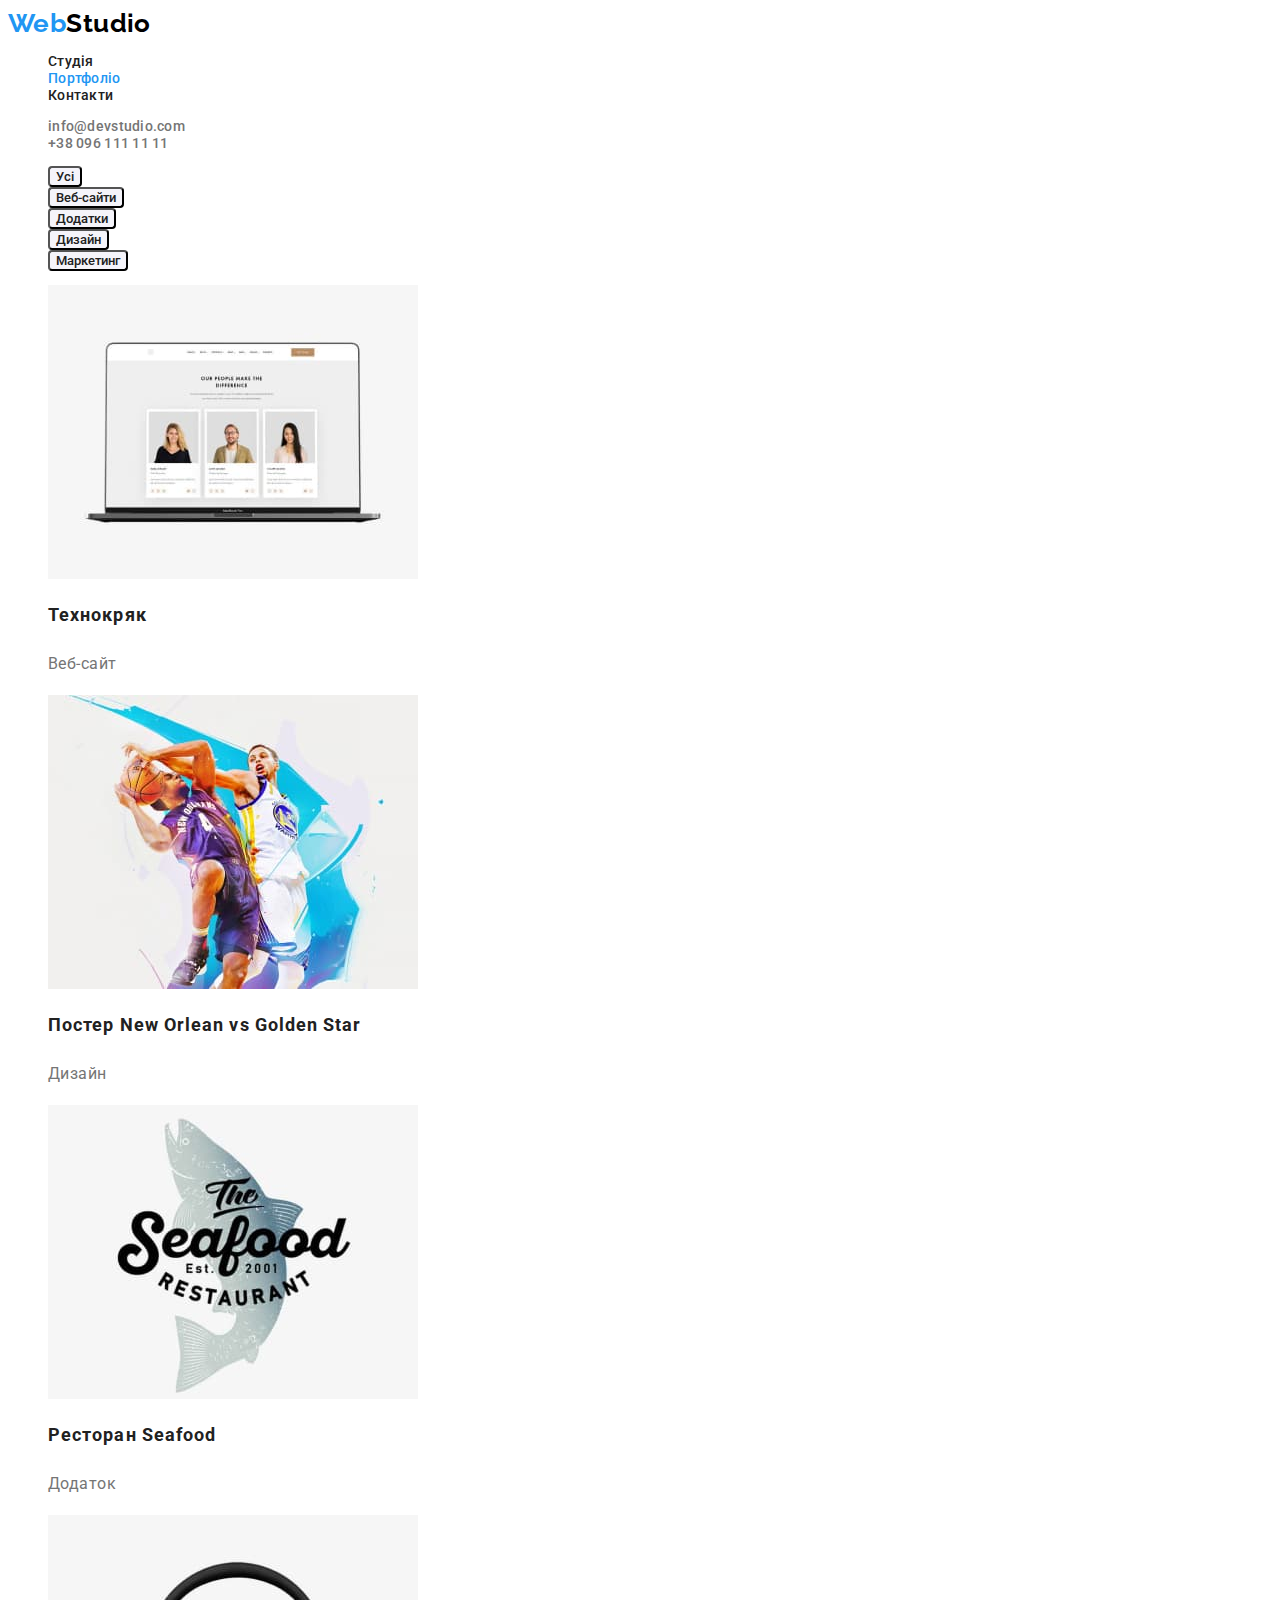
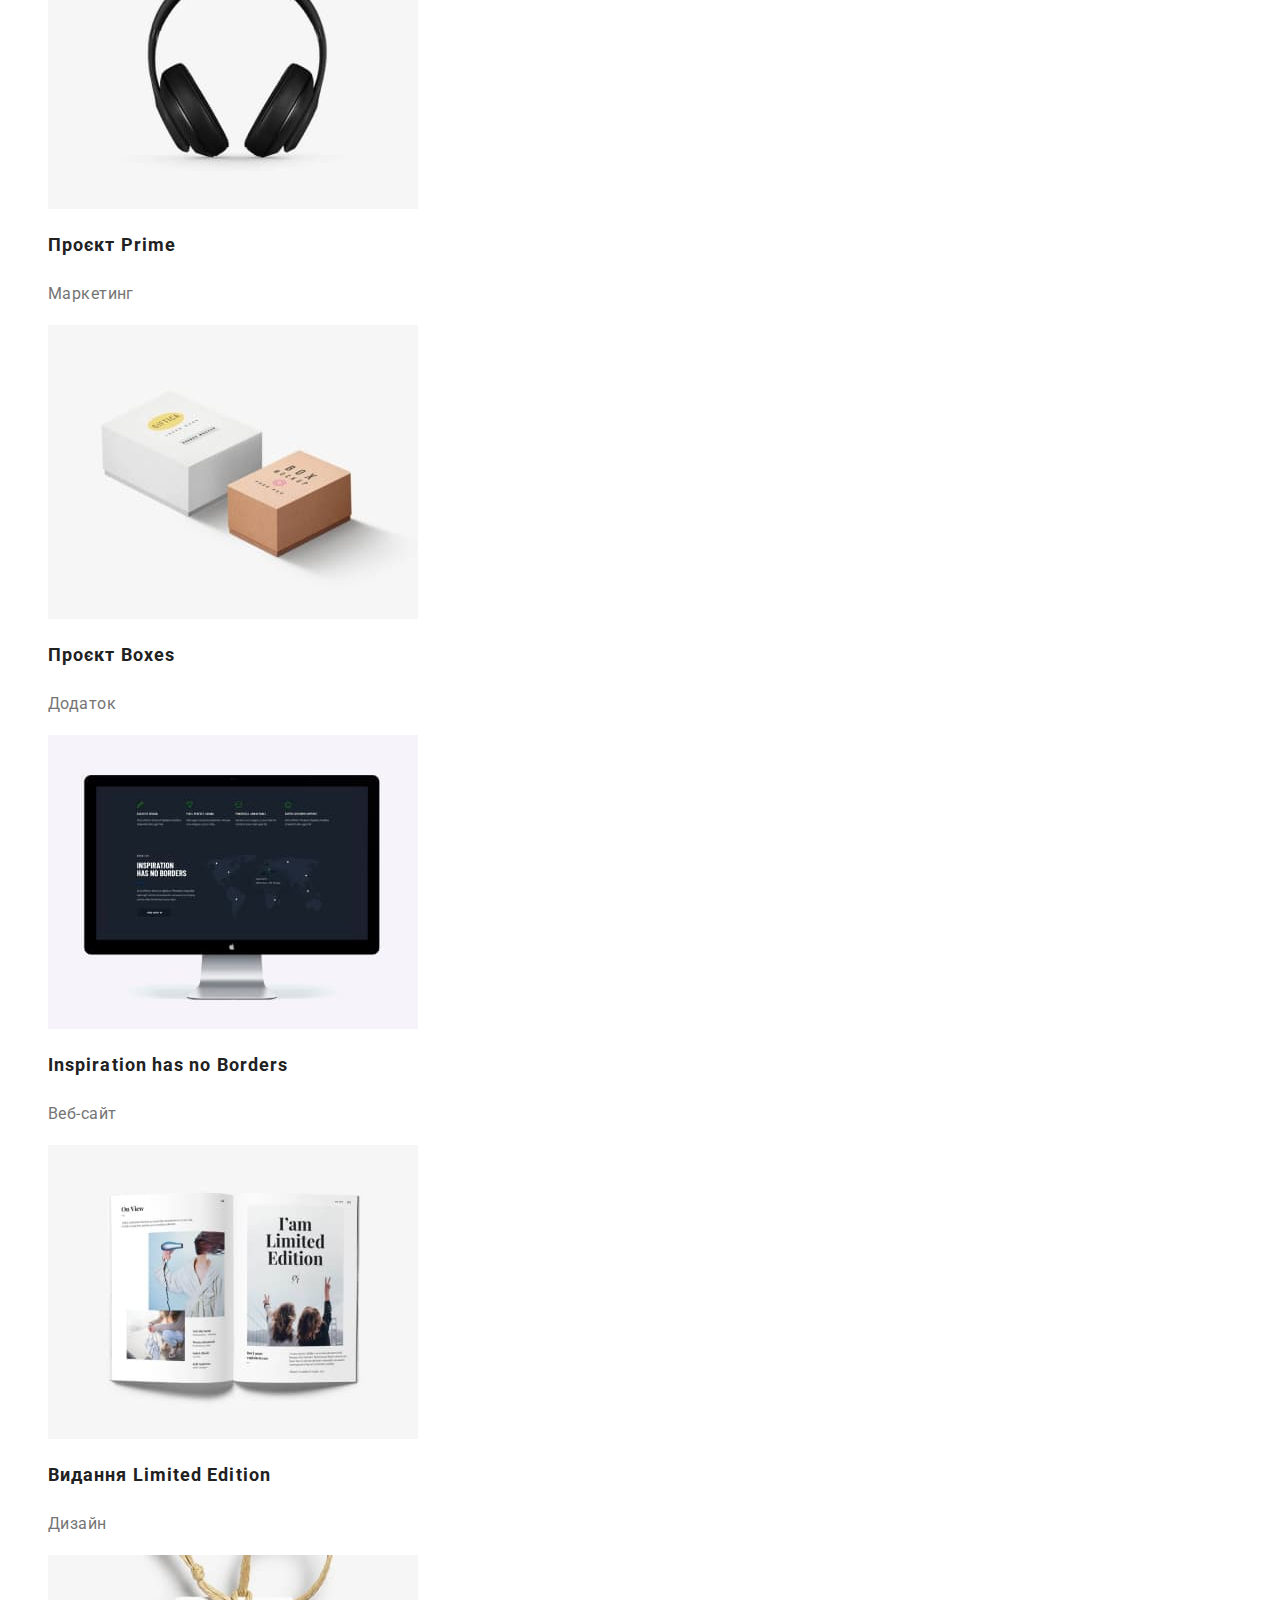
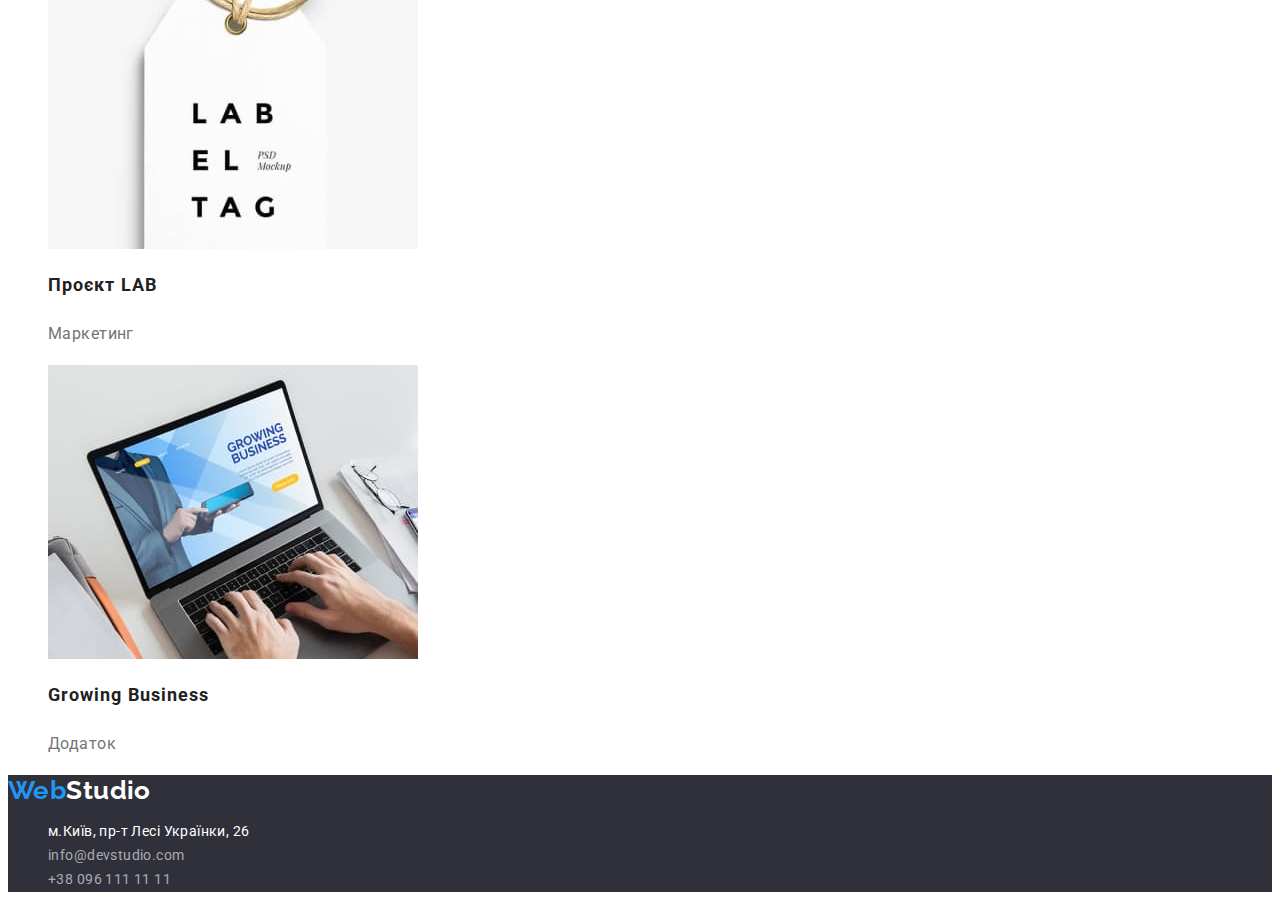
==== portfolio.html @ cf9c9bee "cloned" ====
<!DOCTYPE html>
<html lang="uk">
  <head>
    <meta charset="UTF-8" />
    <meta http-equiv="X-UA-Compatible" content="IE=edge" />
    <meta name="viewport" content="width=device-width, initial-scale=1.0" />

    <title>Portfolio</title>
    <link rel="stylesheet" href="./css/styles.css" />
    <link rel="preconnect" href="https://fonts.googleapis.com" />
    <link rel="preconnect" href="https://fonts.gstatic.com" crossorigin />
    <link
      href="https://fonts.googleapis.com/css2?family=Raleway:wght@700&family=Roboto:wght@400;500;700;900&display=swap"
      rel="stylesheet"
    />
  </head>
  <body>
    <header class="page-header">
      <nav>
        <a class="logo-head" lang="en" href="./index.html"
          ><span class="web-logo">Web</span>Studio</a
        >
        <ul class="nav-links list">
          <li><a href="./index.html" class="link">Студія</a></li>
          <li><a href="#" class="link current">Портфоліо</a></li>
          <li><a href="#" class="link">Контакти</a></li>
        </ul>
      </nav>
      <ul class="contacts-header list">
        <li><a href="mailto:info@devstudio.com">info@devstudio.com</a></li>
        <li><a href="tel:+380961111111">+38 096 111 11 11</a></li>
      </ul>
    </header>
    <main>
      <section>
        <h1 class="visually-hidden">Проекти</h1>
        <ul class="filters list">
          <li><button type="button">Усі</button></li>
          <li><button type="button">Веб-сайти</button></li>
          <li><button type="button">Додатки</button></li>
          <li><button type="button">Дизайн</button></li>
          <li><button type="button">Маркетинг</button></li>
        </ul>
        <ul class="projects list">
          <li>
            <img src="./images/web.jpg" width="370" alt="Веб-сайт на ноутбуці" />
            <h2>Технокряк</h2>
            <p>Веб-сайт</p>
          </li>
          <li>
            <img src="./images/design.jpg" width="370" alt="Баскетболісти борються за м'яч" />
            <h2>Постер New Orlean vs Golden Star</h2>
            <p>Дизайн</p>
          </li>
          <li>
            <img src="./images/restoraunt.jpg" width="370" alt="Лосось" />
            <h2>Ресторан Seafood</h2>
            <p>Додаток</p>
          </li>
          <li>
            <img src="./images/headphones.jpg" width="370" alt="Навушники" />
            <h2>Проєкт Prime</h2>
            <p>Маркетинг</p>
          </li>
          <li>
            <img src="./images/boxes.jpg" width="370" alt="Дві прямокутні коробочки" />
            <h2>Проєкт Boxes</h2>
            <p>Додаток</p>
          </li>
          <li>
            <img src="./images/monitor.jpg" width="370" alt="Веб-сайт на моніторі комп'ютера" />
            <h2>Inspiration has no Borders</h2>
            <p>Веб-сайт</p>
          </li>
          <li>
            <img src="./images/book.jpg" width="370" alt="Розвернута книга" />
            <h2>Видання Limited Edition</h2>
            <p>Дизайн</p>
          </li>
          <li>
            <img src="./images/labe.jpg" width="370" alt="Етикетка з надписом" />
            <h2>Проєкт LAB</h2>
            <p>Маркетинг</p>
          </li>
          <li>
            <img src="./images/notebook.jpg" width="370" alt="Людина клацає ноутбук" />
            <h2>Growing Business</h2>
            <p>Додаток</p>
          </li>
        </ul>
      </section>
    </main>
    <footer class="footer">
      <a class="logo-footer" lang="en" href="./index.html"
        ><span class="web-logo">Web</span>Studio</a
      >
      <address class="adress">
        <ul class="contacts-footer list">
          <li>
            <a
              class="map"
              href="https://goo.gl/maps/fwpPtRoD1CJxpNF26"
              target="_blank"
              rel="noopener noreferrer nofollow"
            >
              м.Київ, пр-т Лесі Українки, 26</a
            >
          </li>
          <li><a class="mail" href="mailto:info@devstudio.com">info@devstudio.com</a></li>
          <li><a class="phone" href="tel:+380961111111">+38 096 111 11 11</a></li>
        </ul>
      </address>
    </footer>
  </body>
</html>
---- css/styles.css ----
:root {
  --black: #000000;
  --accent: #2196f3;
  --grey: #757575;
  --white: #ffffff;
  --text: #212121;
  --focus: #188ce8;
  --memberbgc: #f5f4fa;
  --headfoot: #2f303a;
  --font-btn: inherit;
}
body {
  font-family: Roboto, sans-serif;
  background-color: var(--white);
  font-size: 14px;
  letter-spacing: 0.03em;
}
.list {
  list-style: none;
}
.nav-links .link {
  text-decoration: none;
  font-style: normal;
  font-weight: 500;

  line-height: 1.14;
  letter-spacing: 0.02em;

  color: var(--text);
}
.nav-links .link:hover,
.nav-links .link:focus {
  color: var(--accent);
}
.nav-links .link.current {
  color: var(--accent);
}

.contacts-header a {
  text-decoration: none;
  font-style: normal;
  font-weight: 500;

  line-height: 1.14;
  letter-spacing: 0.02em;

  color: var(--grey);
}
.contacts-header a:hover,
.contacts-header a:focus {
  font-style: normal;
  font-weight: 500;

  line-height: 1.14;
  letter-spacing: 0.02em;

  color: var(--accent);
}
.logo-head {
  font-family: Raleway, sans-serif;
  text-decoration: none;
  font-style: normal;
  font-weight: 700;
  font-size: 26px;
  line-height: 1.19;
  /* identical to box height */

  color: var(--black);
}
.web-logo {
  color: var(--accent);
}
/*hero-sec-main*/
.herro-sec {
  background-color: var(--headfoot);
}
.hero-h {
  font-style: normal;
  font-weight: 900;
  font-size: 44px;
  line-height: 1.36;
  /* or 136% */

  text-align: center;
  letter-spacing: 0.06em;
  text-transform: uppercase;

  color: var(--white);
}
.hero-btn {
  font-family: var(--font-btn);
  font-style: normal;
  font-weight: 700;
  font-size: 16px;
  line-height: 1.88;
  /* identical to box height, or 188% */

  display: flex;
  align-items: center;
  text-align: center;
  letter-spacing: 0.06em;

  color: var(--white);
  background: var(--accent);
  box-shadow: 0px 4px 4px rgba(0, 0, 0, 0.15);
  border-radius: 4px;
  cursor: pointer;
}
.hero-btn:hover {
  background: var(--focus);
  box-shadow: 0px 4px 4px rgba(0, 0, 0, 0.15);
  border-radius: 4px;
}
.hero-btn:focus {
  background: var(--focus);
  box-shadow: 0px 4px 4px rgba(0, 0, 0, 0.15);
  border-radius: 4px;
}

/*2sec-main*/
.visually-hidden {
  position: absolute;
  white-space: nowrap;
  width: 1px;
  height: 1px;
  overflow: hidden;
  border: 0;
  padding: 0;
  clip: rect(0 0 0 0);
  clip-path: inset (50%);
  margin: -1px;
}
.benefits h3 {
  line-height: 1.14;

  text-transform: uppercase;

  color: var(--text);
}
.benefits p {
  line-height: 1.71;
  /* or 171% */

  color: var(--grey);
}
/*3sec-main*/
.our-works h2 {
  font-size: 36px;
  line-height: 1.16;
  text-align: center;

  color: var(--text);
}
/*4sec-main*/
.team {
  background-color: var(--memberbgc);
}
.our-team {
  font-style: normal;
  font-weight: 700;
  font-size: 36px;
  line-height: 1.16;
  text-align: center;

  color: var(--text);
}
.members li {
  background-color: var(--white);
}

.members h3 {
  font-weight: 500;
  font-size: 16px;
  line-height: 1.2;
  /* identical to box height */

  text-align: center;

  color: var(--text);
}
.members p {
  font-size: 16px;
  line-height: 1.2;
  /* identical to box height */

  text-align: center;

  color: var(--grey);
}
/*portfolio*/
/*buttons*/
.filters button {
  font-family: var(--font-btn);
  font-style: normal;
  font-weight: 500;

  color: var(--text);
  background-color: var(--memberbgc);
  border-radius: 4px;
  cursor: pointer;
}
.filters button:hover,
.filters button:focus {
  background-color: var(--accent);
  color: var(--white);
}
/*projects*/
.projects h2 {
  font-size: 18px;
  line-height: 2;
  /* identical to box height, or 200% */

  letter-spacing: 0.06em;

  color: var(--text);
}
.projects p {
  font-size: 16px;
  line-height: 1.88;
  /* identical to box height, or 188% */

  color: var(--grey);
}
/*footer*/
.footer {
  background-color: var(--headfoot);
}
.logo-footer {
  font-family: Raleway, sans-serif;
  font-style: normal;
  text-decoration: none;
  font-weight: 700;
  font-size: 26px;
  line-height: 1.2;
  /* identical to box height */

  color: var(--white);
}

.map {
  font-style: normal;
  text-decoration: none;
  font-weight: 400;

  line-height: 1.71;
  /* or 171% */

  color: var(--white);
}
.mail,
.phone {
  font-style: normal;
  text-decoration: none;
  font-weight: 400;

  line-height: 1.71;
  /* or 171% */

  color: rgba(255, 255, 255, 0.6);
}
.contacts-footer a:hover,
.contacts-footer a:focus {
  color: var(--focus);
}

/*.map:hover,
.map:focus {
  color: var(--focus);
}
.mail:hover,
.mail:focus {
  color: var(--focus);
}
.phone:hover,
.phone:focus {
  color: var(--focus);
}*/
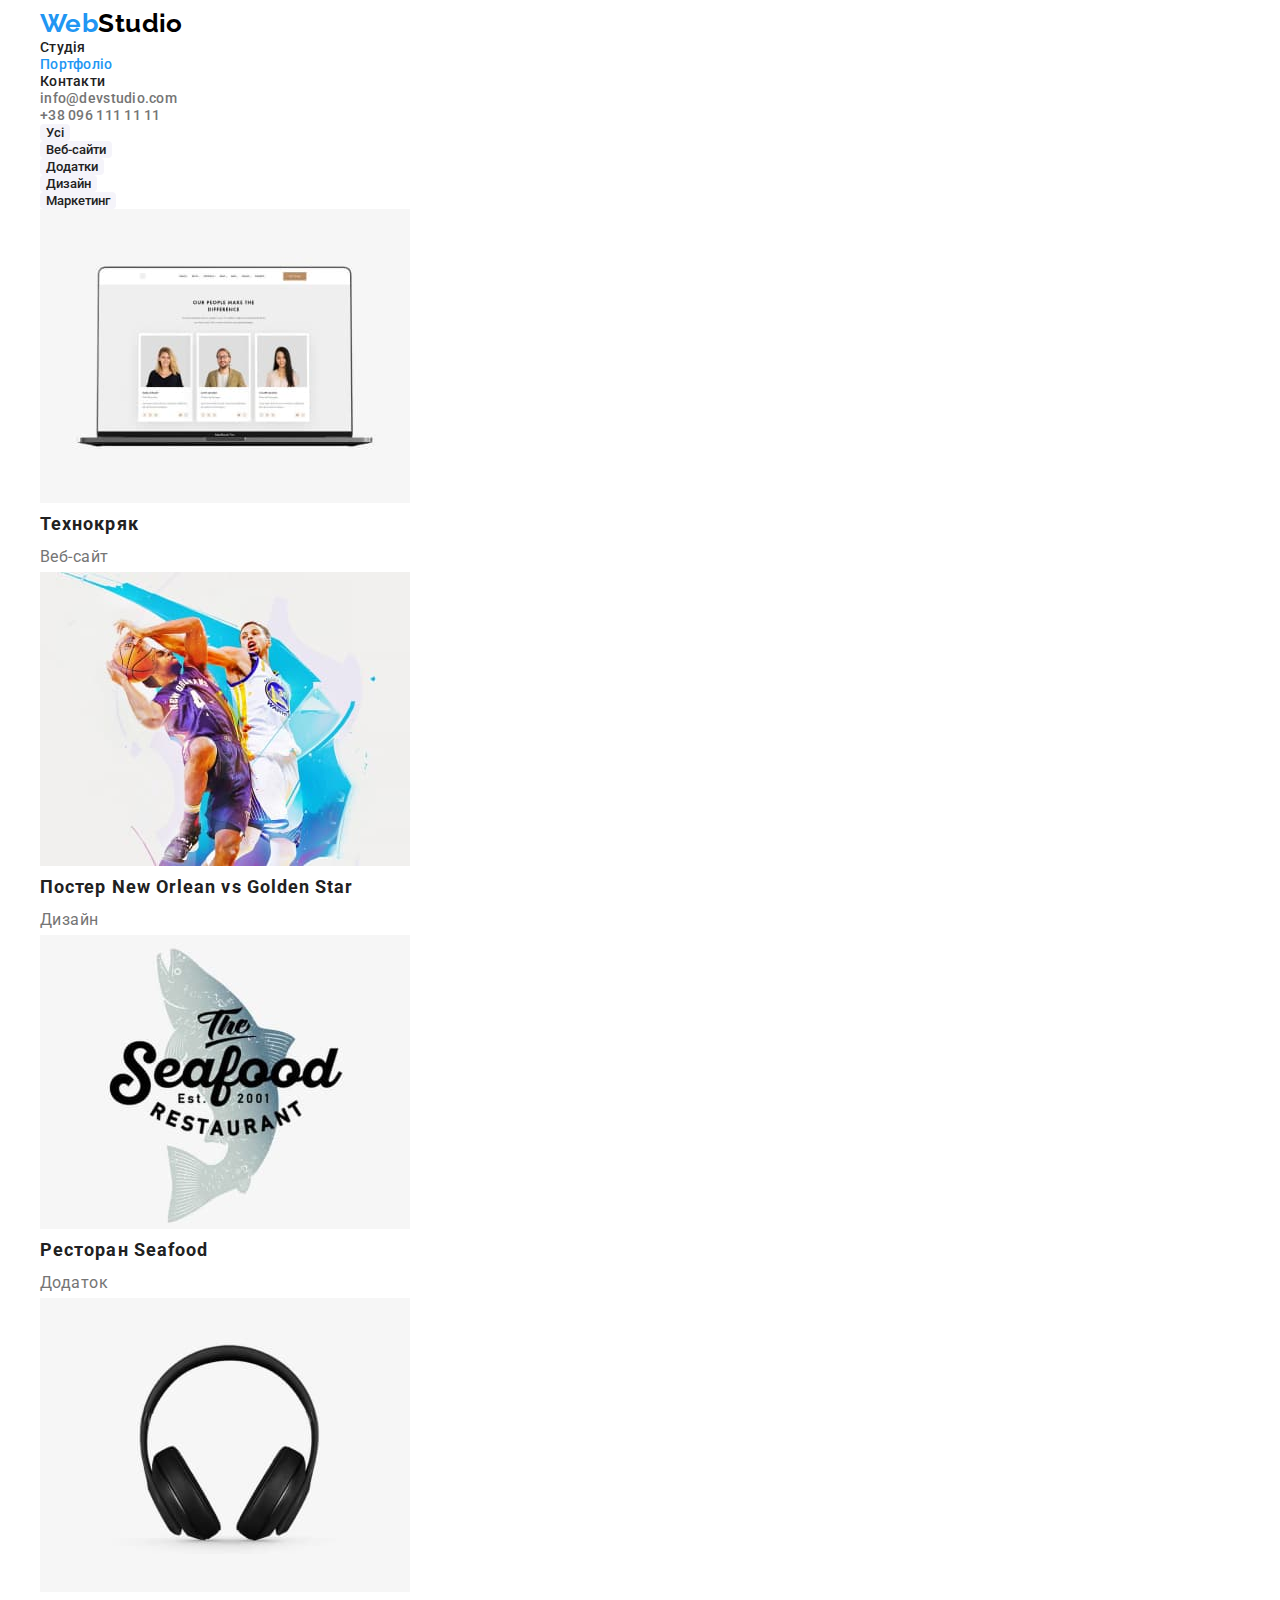
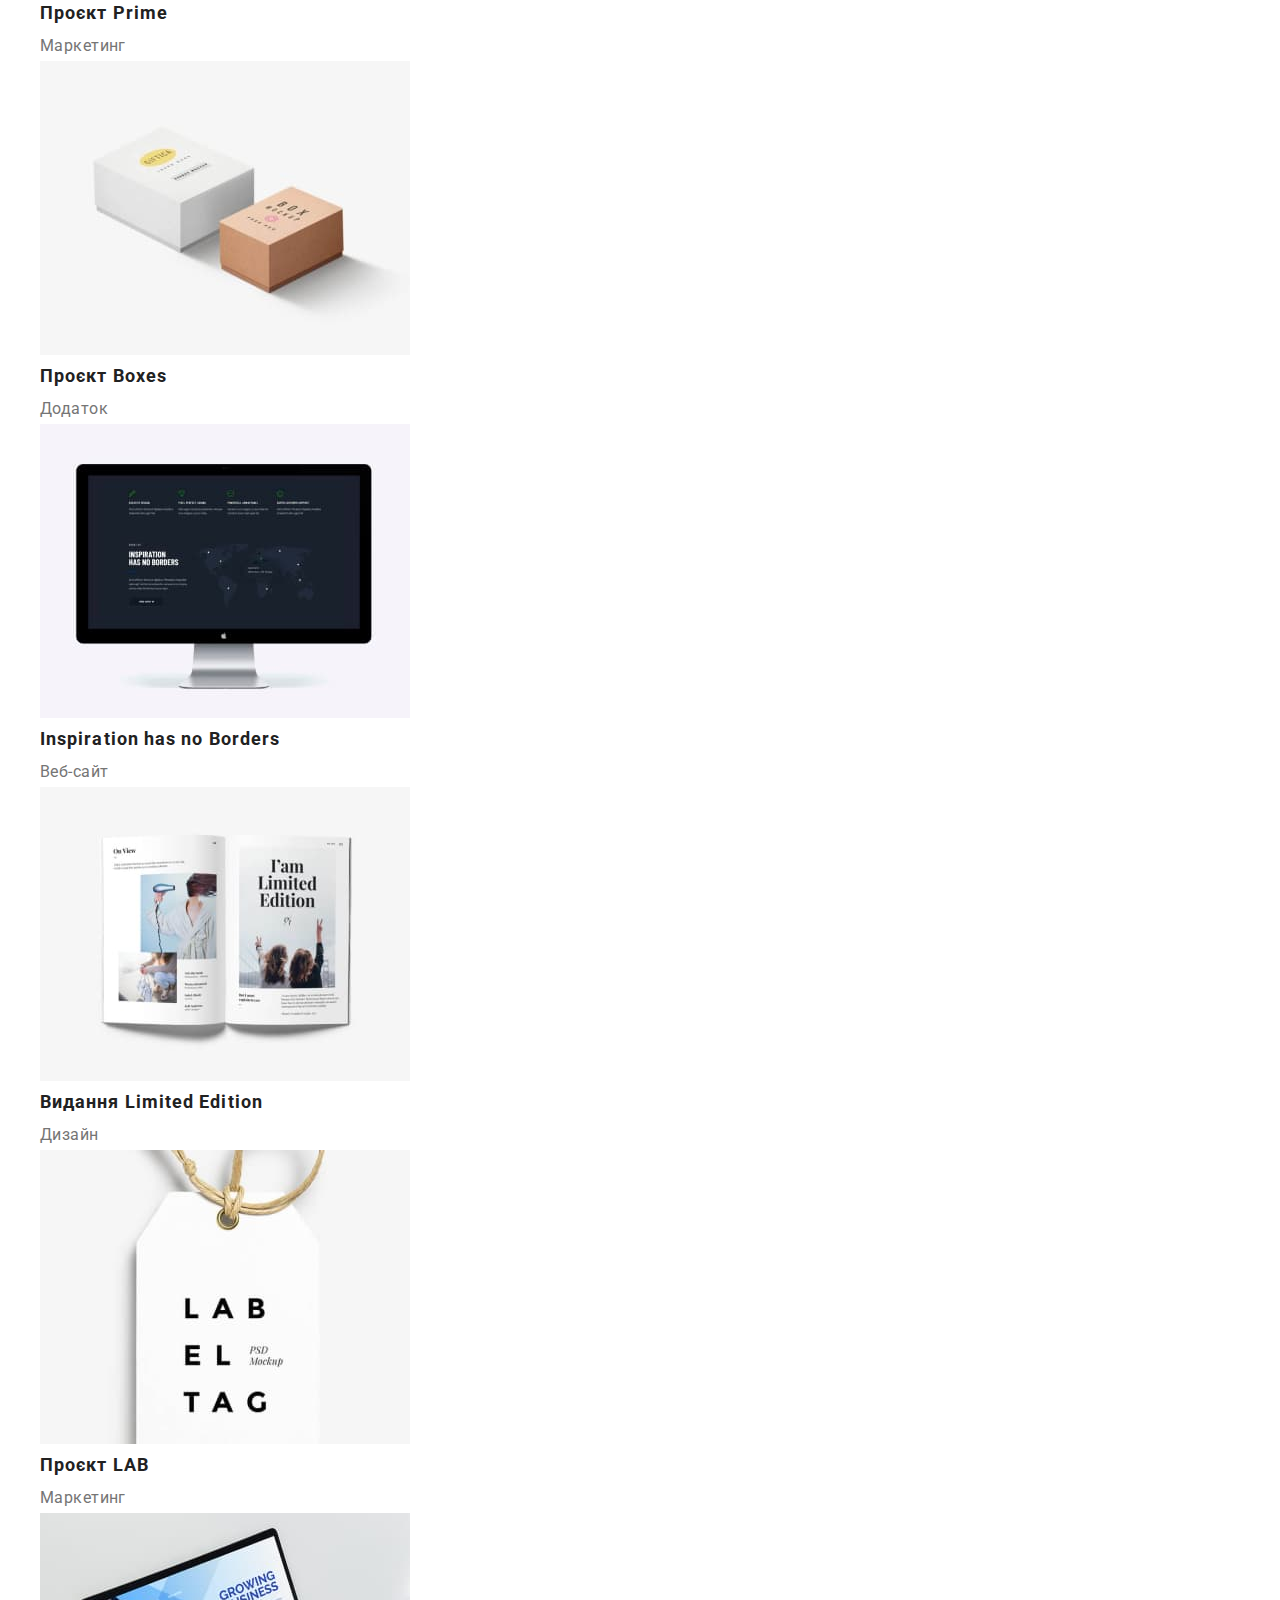
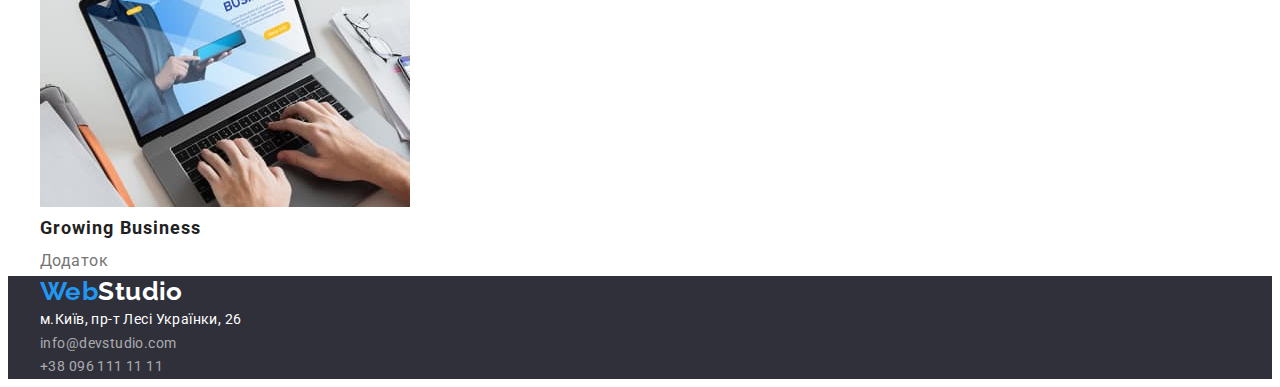
==== commit 550844e3: "+div" ====
--- a/portfolio.html
+++ b/portfolio.html
@@ -6,6 +6,7 @@
     <meta name="viewport" content="width=device-width, initial-scale=1.0" />
 
     <title>Portfolio</title>
+    <link rel="stylesheet" href="node_modules/modern-normalize/modern-normalize.css" />
     <link rel="stylesheet" href="./css/styles.css" />
     <link rel="preconnect" href="https://fonts.googleapis.com" />
     <link rel="preconnect" href="https://fonts.gstatic.com" crossorigin />
@@ -16,100 +17,110 @@
   </head>
   <body>
     <header class="page-header">
-      <nav>
-        <a class="logo-head" lang="en" href="./index.html"
-          ><span class="web-logo">Web</span>Studio</a
-        >
-        <ul class="nav-links list">
-          <li><a href="./index.html" class="link">Студія</a></li>
-          <li><a href="#" class="link current">Портфоліо</a></li>
-          <li><a href="#" class="link">Контакти</a></li>
+      <div class="conteiner">
+        <nav>
+          <a class="logo-head" lang="en" href="./index.html"
+            ><span class="web-logo">Web</span>Studio</a
+          >
+          <ul class="nav-links list">
+            <li><a href="./index.html" class="link">Студія</a></li>
+            <li><a href="#" class="link current">Портфоліо</a></li>
+            <li><a href="#" class="link">Контакти</a></li>
+          </ul>
+        </nav>
+      </div>
+      <div class="conteiner">
+        <ul class="contacts-header list">
+          <li><a href="mailto:info@devstudio.com">info@devstudio.com</a></li>
+          <li><a href="tel:+380961111111">+38 096 111 11 11</a></li>
         </ul>
-      </nav>
-      <ul class="contacts-header list">
-        <li><a href="mailto:info@devstudio.com">info@devstudio.com</a></li>
-        <li><a href="tel:+380961111111">+38 096 111 11 11</a></li>
-      </ul>
+      </div>
     </header>
     <main>
       <section>
-        <h1 class="visually-hidden">Проекти</h1>
-        <ul class="filters list">
-          <li><button type="button">Усі</button></li>
-          <li><button type="button">Веб-сайти</button></li>
-          <li><button type="button">Додатки</button></li>
-          <li><button type="button">Дизайн</button></li>
-          <li><button type="button">Маркетинг</button></li>
-        </ul>
-        <ul class="projects list">
-          <li>
-            <img src="./images/web.jpg" width="370" alt="Веб-сайт на ноутбуці" />
-            <h2>Технокряк</h2>
-            <p>Веб-сайт</p>
-          </li>
-          <li>
-            <img src="./images/design.jpg" width="370" alt="Баскетболісти борються за м'яч" />
-            <h2>Постер New Orlean vs Golden Star</h2>
-            <p>Дизайн</p>
-          </li>
-          <li>
-            <img src="./images/restoraunt.jpg" width="370" alt="Лосось" />
-            <h2>Ресторан Seafood</h2>
-            <p>Додаток</p>
-          </li>
-          <li>
-            <img src="./images/headphones.jpg" width="370" alt="Навушники" />
-            <h2>Проєкт Prime</h2>
-            <p>Маркетинг</p>
-          </li>
-          <li>
-            <img src="./images/boxes.jpg" width="370" alt="Дві прямокутні коробочки" />
-            <h2>Проєкт Boxes</h2>
-            <p>Додаток</p>
-          </li>
-          <li>
-            <img src="./images/monitor.jpg" width="370" alt="Веб-сайт на моніторі комп'ютера" />
-            <h2>Inspiration has no Borders</h2>
-            <p>Веб-сайт</p>
-          </li>
-          <li>
-            <img src="./images/book.jpg" width="370" alt="Розвернута книга" />
-            <h2>Видання Limited Edition</h2>
-            <p>Дизайн</p>
-          </li>
-          <li>
-            <img src="./images/labe.jpg" width="370" alt="Етикетка з надписом" />
-            <h2>Проєкт LAB</h2>
-            <p>Маркетинг</p>
-          </li>
-          <li>
-            <img src="./images/notebook.jpg" width="370" alt="Людина клацає ноутбук" />
-            <h2>Growing Business</h2>
-            <p>Додаток</p>
-          </li>
-        </ul>
+        <div class="conteiner">
+          <h1 class="visually-hidden">Проекти</h1>
+          <ul class="filters list">
+            <li><button type="button">Усі</button></li>
+            <li><button type="button">Веб-сайти</button></li>
+            <li><button type="button">Додатки</button></li>
+            <li><button type="button">Дизайн</button></li>
+            <li><button type="button">Маркетинг</button></li>
+          </ul>
+        </div>
+        <div class="conteiner">
+          <ul class="projects list">
+            <li>
+              <img src="./images/web.jpg" width="370" alt="Веб-сайт на ноутбуці" />
+              <h2>Технокряк</h2>
+              <p>Веб-сайт</p>
+            </li>
+            <li>
+              <img src="./images/design.jpg" width="370" alt="Баскетболісти борються за м'яч" />
+              <h2>Постер New Orlean vs Golden Star</h2>
+              <p>Дизайн</p>
+            </li>
+            <li>
+              <img src="./images/restoraunt.jpg" width="370" alt="Лосось" />
+              <h2>Ресторан Seafood</h2>
+              <p>Додаток</p>
+            </li>
+            <li>
+              <img src="./images/headphones.jpg" width="370" alt="Навушники" />
+              <h2>Проєкт Prime</h2>
+              <p>Маркетинг</p>
+            </li>
+            <li>
+              <img src="./images/boxes.jpg" width="370" alt="Дві прямокутні коробочки" />
+              <h2>Проєкт Boxes</h2>
+              <p>Додаток</p>
+            </li>
+            <li>
+              <img src="./images/monitor.jpg" width="370" alt="Веб-сайт на моніторі комп'ютера" />
+              <h2>Inspiration has no Borders</h2>
+              <p>Веб-сайт</p>
+            </li>
+            <li>
+              <img src="./images/book.jpg" width="370" alt="Розвернута книга" />
+              <h2>Видання Limited Edition</h2>
+              <p>Дизайн</p>
+            </li>
+            <li>
+              <img src="./images/labe.jpg" width="370" alt="Етикетка з надписом" />
+              <h2>Проєкт LAB</h2>
+              <p>Маркетинг</p>
+            </li>
+            <li>
+              <img src="./images/notebook.jpg" width="370" alt="Людина клацає ноутбук" />
+              <h2>Growing Business</h2>
+              <p>Додаток</p>
+            </li>
+          </ul>
+        </div>
       </section>
     </main>
     <footer class="footer">
-      <a class="logo-footer" lang="en" href="./index.html"
-        ><span class="web-logo">Web</span>Studio</a
-      >
-      <address class="adress">
-        <ul class="contacts-footer list">
-          <li>
-            <a
-              class="map"
-              href="https://goo.gl/maps/fwpPtRoD1CJxpNF26"
-              target="_blank"
-              rel="noopener noreferrer nofollow"
-            >
-              м.Київ, пр-т Лесі Українки, 26</a
-            >
-          </li>
-          <li><a class="mail" href="mailto:info@devstudio.com">info@devstudio.com</a></li>
-          <li><a class="phone" href="tel:+380961111111">+38 096 111 11 11</a></li>
-        </ul>
-      </address>
+      <div class="conteiner">
+        <a class="logo-footer" lang="en" href="./index.html"
+          ><span class="web-logo">Web</span>Studio</a
+        >
+        <address class="adress">
+          <ul class="contacts-footer list">
+            <li>
+              <a
+                class="map"
+                href="https://goo.gl/maps/fwpPtRoD1CJxpNF26"
+                target="_blank"
+                rel="noopener noreferrer nofollow"
+              >
+                м.Київ, пр-т Лесі Українки, 26</a
+              >
+            </li>
+            <li><a class="mail" href="mailto:info@devstudio.com">info@devstudio.com</a></li>
+            <li><a class="phone" href="tel:+380961111111">+38 096 111 11 11</a></li>
+          </ul>
+        </address>
+      </div>
     </footer>
   </body>
 </html>
--- a/css/styles.css
+++ b/css/styles.css
@@ -9,12 +9,30 @@
   --headfoot: #2f303a;
   --font-btn: inherit;
 }
+*,
+::after,
+::before {
+  box-sizing: border-box;
+}
 body {
   font-family: Roboto, sans-serif;
   background-color: var(--white);
   font-size: 14px;
   letter-spacing: 0.03em;
 }
+h1,
+h2,
+h3,
+h4,
+h5,
+h6,
+a,
+p,
+ul,
+li {
+  margin: 0;
+  padding: 0;
+}
 .list {
   list-style: none;
 }
@@ -70,6 +88,12 @@
 .web-logo {
   color: var(--accent);
 }
+.conteiner {
+  width: 100%;
+  max-width: 1200px;
+  margin: 0 auto;
+}
+
 /*hero-sec-main*/
 .herro-sec {
   background-color: var(--headfoot);
@@ -197,6 +221,7 @@
   color: var(--text);
   background-color: var(--memberbgc);
   border-radius: 4px;
+  border: none;
   cursor: pointer;
 }
 .filters button:hover,
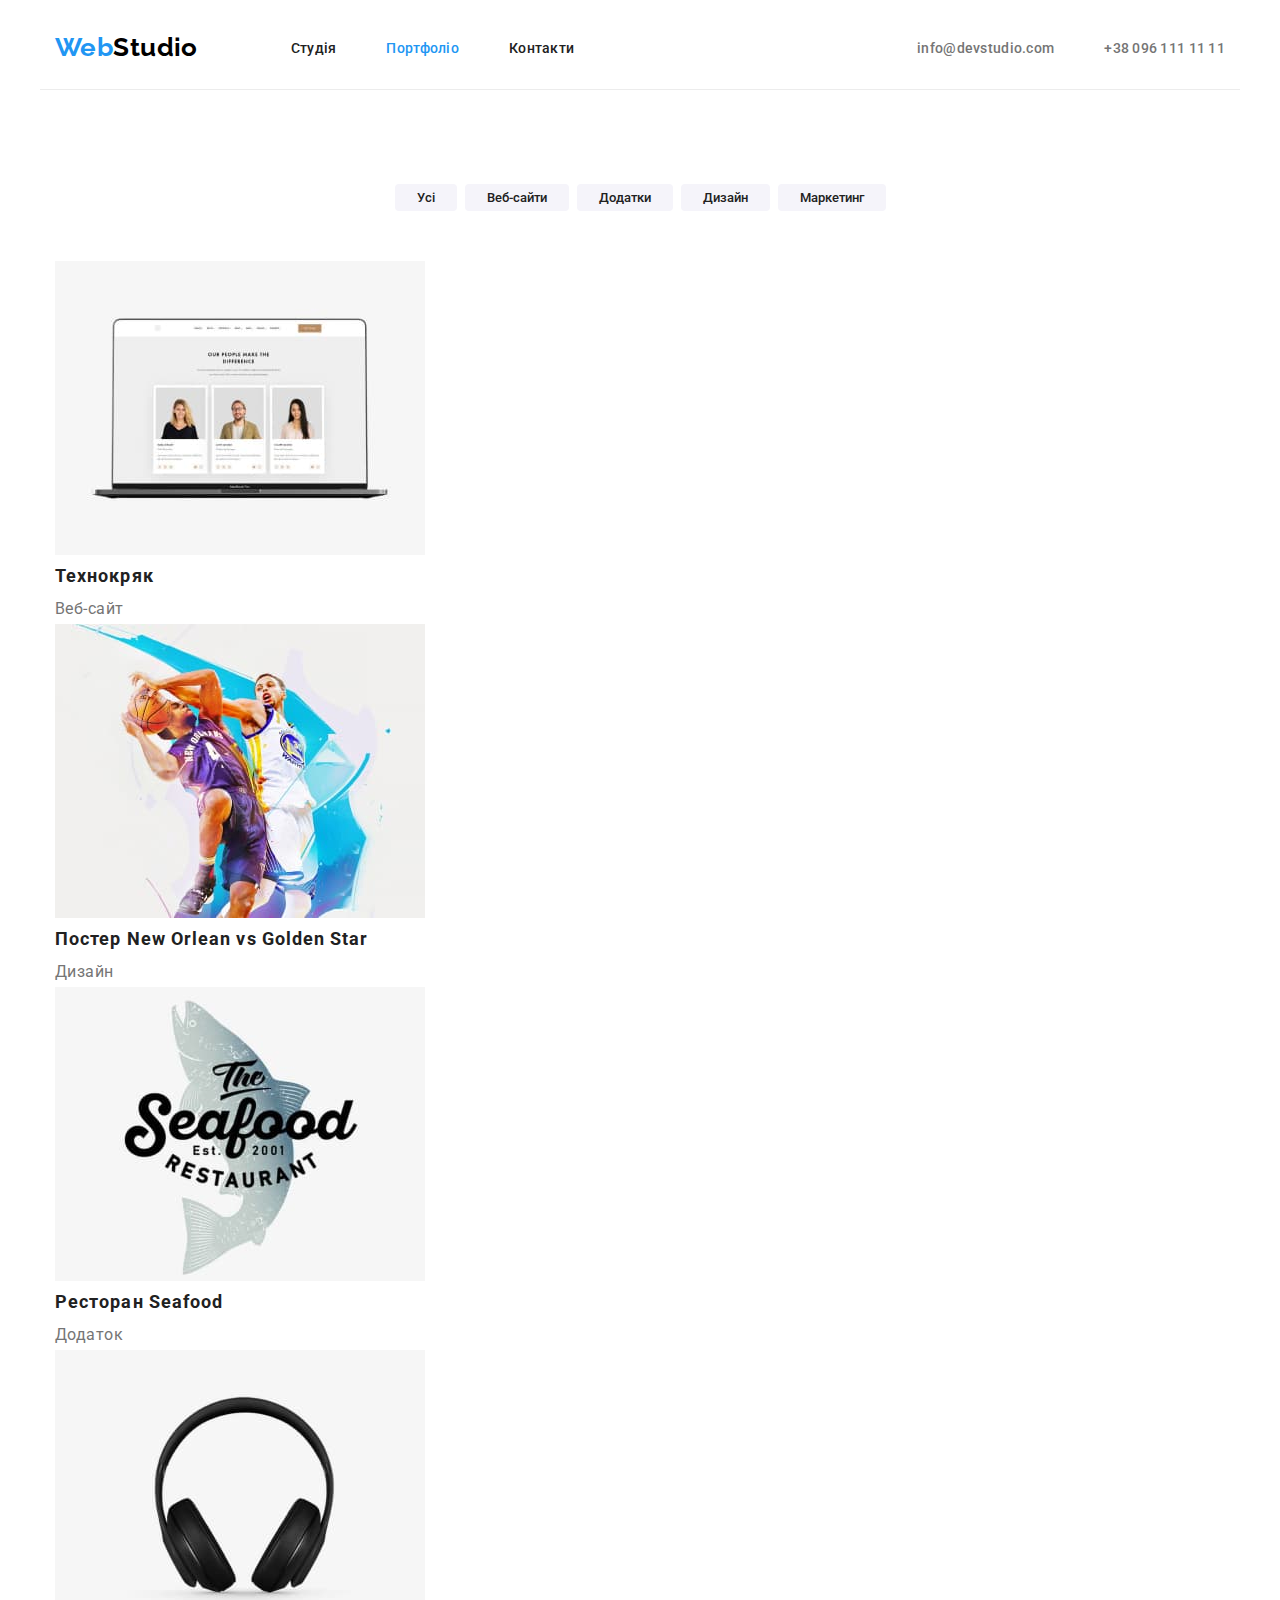
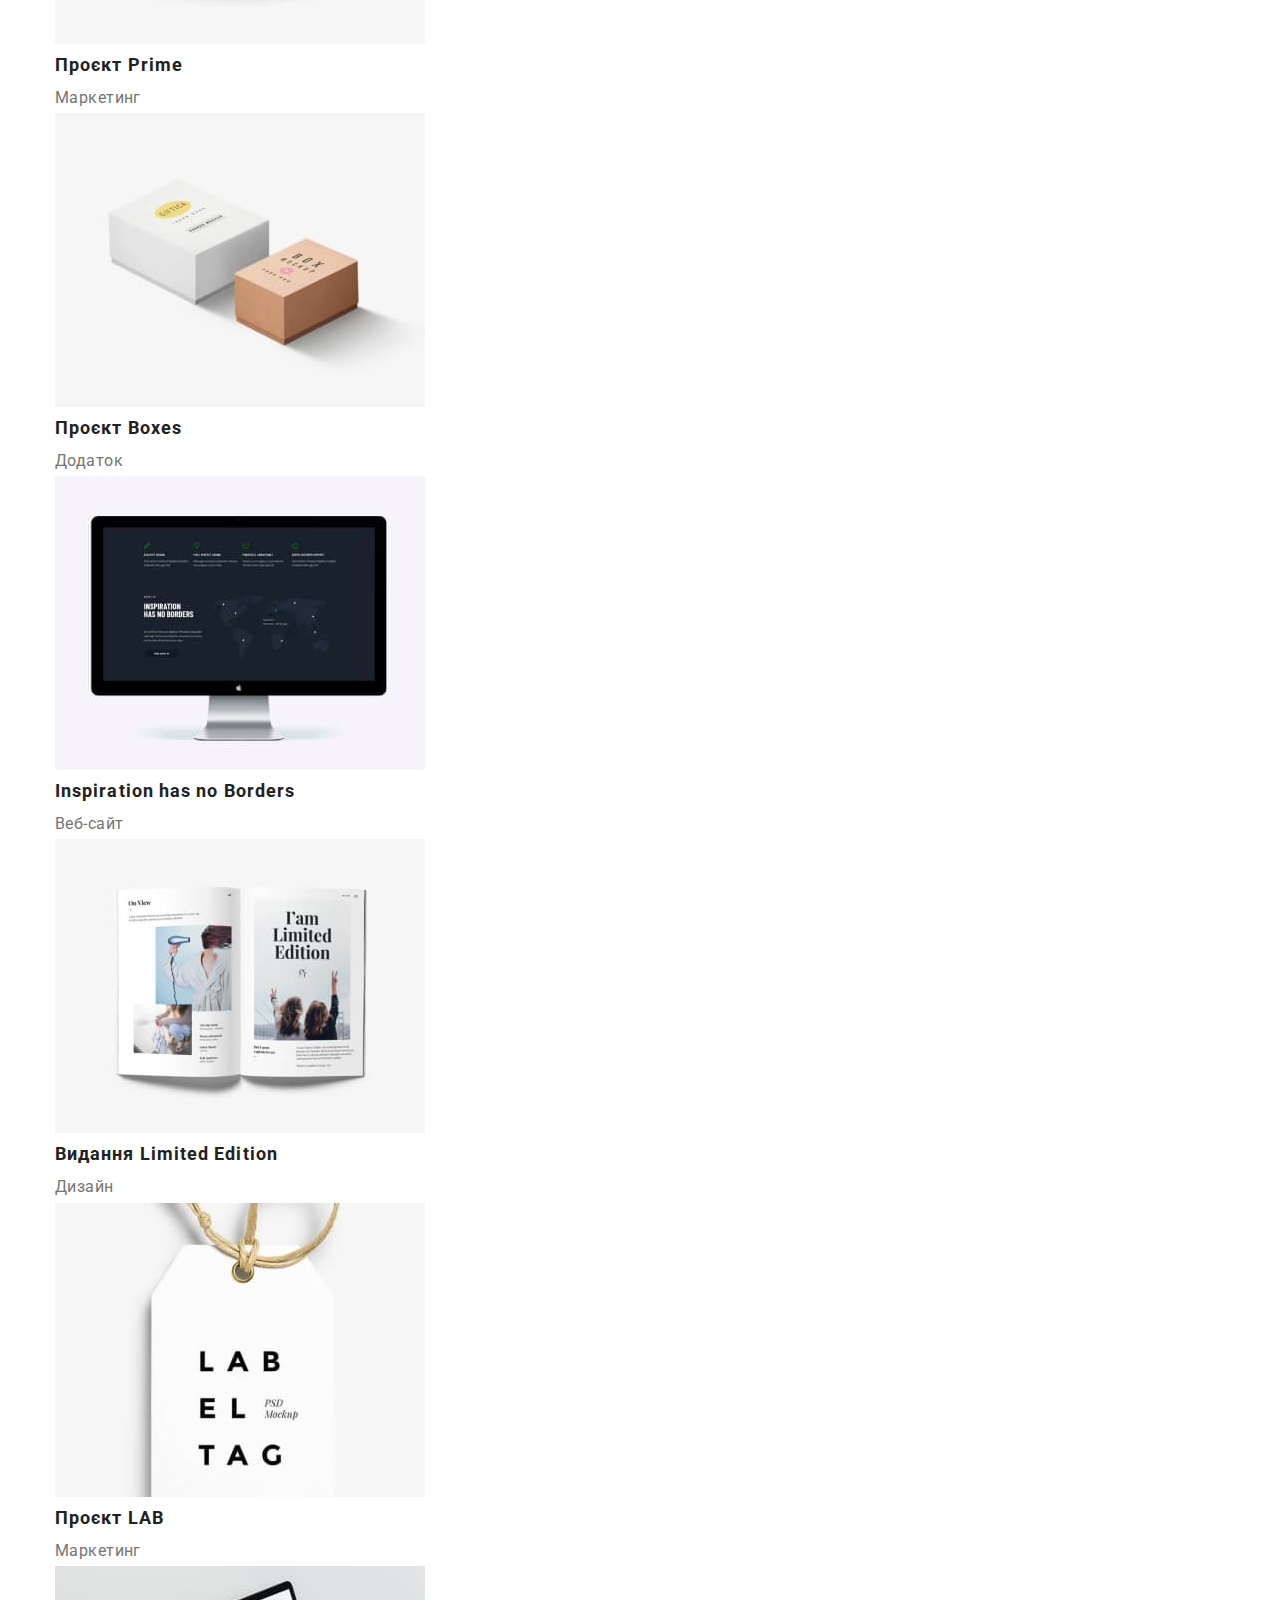
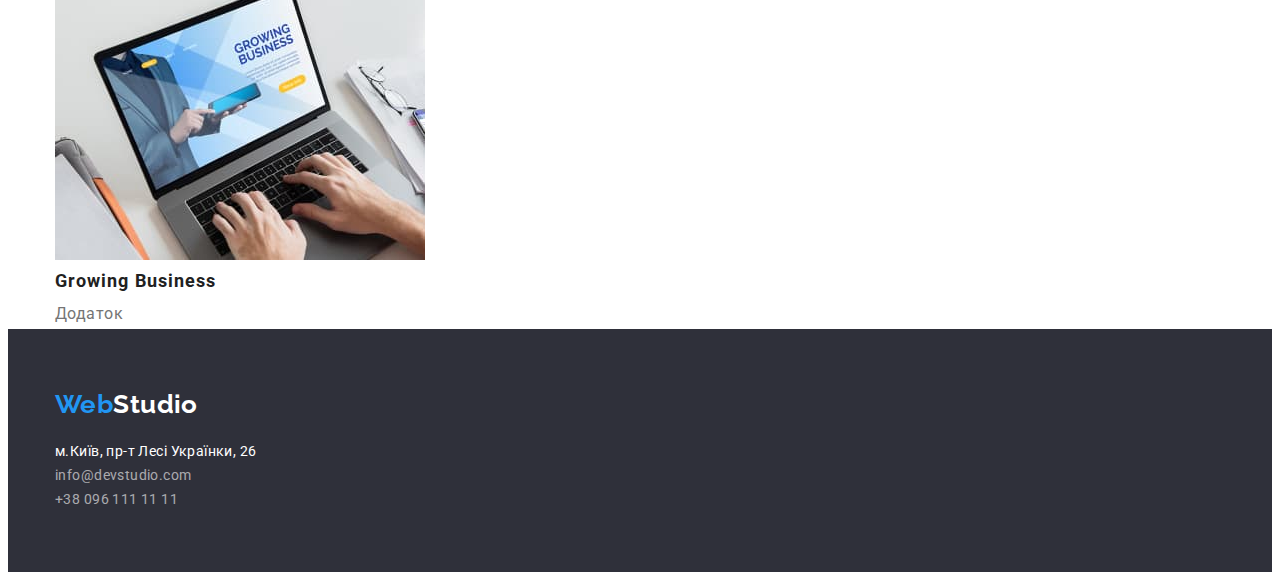
==== commit 0495ffa5: "3" ====
--- a/portfolio.html
+++ b/portfolio.html
@@ -37,7 +37,7 @@
       </div>
     </header>
     <main>
-      <section>
+      <section class="section-portf">
         <div class="conteiner">
           <h1 class="visually-hidden">Проекти</h1>
           <ul class="filters list">
--- a/css/styles.css
+++ b/css/styles.css
@@ -1,4 +1,5 @@
 :root {
+  --border: #ececec;
   --black: #000000;
   --accent: #2196f3;
   --grey: #757575;
@@ -26,16 +27,32 @@
 h4,
 h5,
 h6,
-a,
 p,
-ul,
-li {
+ul {
   margin: 0;
   padding: 0;
 }
 .list {
   list-style: none;
 }
+.page-header {
+  display: flex;
+  margin: 0 auto;
+  max-width: 1200px;
+
+  border-bottom: 1px solid var(--border);
+}
+.nav-links {
+  display: flex;
+}
+.nav-links li + li {
+  margin-left: 50px;
+}
+.nav-links li {
+  margin-top: 32px;
+  margin-bottom: 32px;
+}
+
 .nav-links .link {
   text-decoration: none;
   font-style: normal;
@@ -53,6 +70,17 @@
 .nav-links .link.current {
   color: var(--accent);
 }
+.contacts-header {
+  display: flex;
+  justify-content: end;
+}
+.contacts-header li + li {
+  margin-left: 50px;
+}
+.contacts-header li {
+  margin-top: 32px;
+  margin-bottom: 32px;
+}
 
 .contacts-header a {
   text-decoration: none;
@@ -75,6 +103,8 @@
   color: var(--accent);
 }
 .logo-head {
+  margin-right: 93px;
+  padding: 24px 0 25px 0;
   font-family: Raleway, sans-serif;
   text-decoration: none;
   font-style: normal;
@@ -92,13 +122,20 @@
   width: 100%;
   max-width: 1200px;
   margin: 0 auto;
+  padding: 0 15px;
 }
 
 /*hero-sec-main*/
 .herro-sec {
+  padding: 94px 0;
+
   background-color: var(--headfoot);
 }
 .hero-h {
+  margin: 0 auto;
+
+  width: 696px;
+  height: 120px;
   font-style: normal;
   font-weight: 900;
   font-size: 44px;
@@ -112,6 +149,10 @@
   color: var(--white);
 }
 .hero-btn {
+  padding: 10px 32px;
+  margin: 0 auto;
+  margin-top: 20px;
+
   font-family: var(--font-btn);
   font-style: normal;
   font-weight: 700;
@@ -127,6 +168,7 @@
   color: var(--white);
   background: var(--accent);
   box-shadow: 0px 4px 4px rgba(0, 0, 0, 0.15);
+  border: none;
   border-radius: 4px;
   cursor: pointer;
 }
@@ -154,7 +196,16 @@
   clip-path: inset (50%);
   margin: -1px;
 }
+.benefits {
+  display: flex;
+  text-align: center;
+  padding: 94px 0;
+}
+.benefits > li:not(:last-child) {
+  margin-right: 30px;
+}
 .benefits h3 {
+  margin-bottom: 10px;
   line-height: 1.14;
 
   text-transform: uppercase;
@@ -169,30 +220,57 @@
 }
 /*3sec-main*/
 .our-works h2 {
+  margin-bottom: 50px;
   font-size: 36px;
   line-height: 1.16;
   text-align: center;
 
   color: var(--text);
+}
+.works {
+  display: flex;
+  padding-bottom: 94px;
+}
+.works > li:not(:last-child) {
+  padding-right: 30px;
 }
 /*4sec-main*/
 .team {
   background-color: var(--memberbgc);
 }
 .our-team {
+  padding: 94px 0 50px 0;
   font-style: normal;
   font-weight: 700;
   font-size: 36px;
   line-height: 1.16;
   text-align: center;
-
-  color: var(--text);
-}
-.members li {
+  background-color: var(--memberbgc);
+
+  color: var(--text);
+}
+.members {
+  display: flex;
+  padding-bottom: 94px;
+}
+.members > li:not(:last-child) {
+  padding-right: 30px;
+}
+.card {
+  width: 270px;
+  height: 368px;
+  box-shadow: 0px 1px 3px rgba(0, 0, 0, 0.12), 0px 1px 1px rgba(0, 0, 0, 0.14),
+    0px 2px 1px rgba(0, 0, 0, 0.2);
+  border-radius: 0px 0px 4px 4px;
+
   background-color: var(--white);
 }
+.card img {
+  margin-bottom: 30px;
+}
 
 .members h3 {
+  margin-bottom: 10px;
   font-weight: 500;
   font-size: 16px;
   line-height: 1.2;
@@ -201,6 +279,7 @@
   text-align: center;
 
   color: var(--text);
+  background-color: var(--white);
 }
 .members p {
   font-size: 16px;
@@ -210,10 +289,27 @@
   text-align: center;
 
   color: var(--grey);
+  background-color: var(--white);
 }
 /*portfolio*/
 /*buttons*/
+
+.conteiner > nav {
+  display: flex;
+}
+.section-portf {
+  margin-top: 94px;
+}
+.filters {
+  display: flex;
+  justify-content: center;
+  padding-bottom: 50px;
+}
+.filters li:not(:last-child) {
+  margin-right: 8px;
+}
 .filters button {
+  padding: 6px 22px;
   font-family: var(--font-btn);
   font-style: normal;
   font-weight: 500;
@@ -248,6 +344,7 @@
 }
 /*footer*/
 .footer {
+  padding: 60px 0;
   background-color: var(--headfoot);
 }
 .logo-footer {
@@ -261,7 +358,9 @@
 
   color: var(--white);
 }
-
+.contacts-footer {
+  margin-top: 20px;
+}
 .map {
   font-style: normal;
   text-decoration: none;
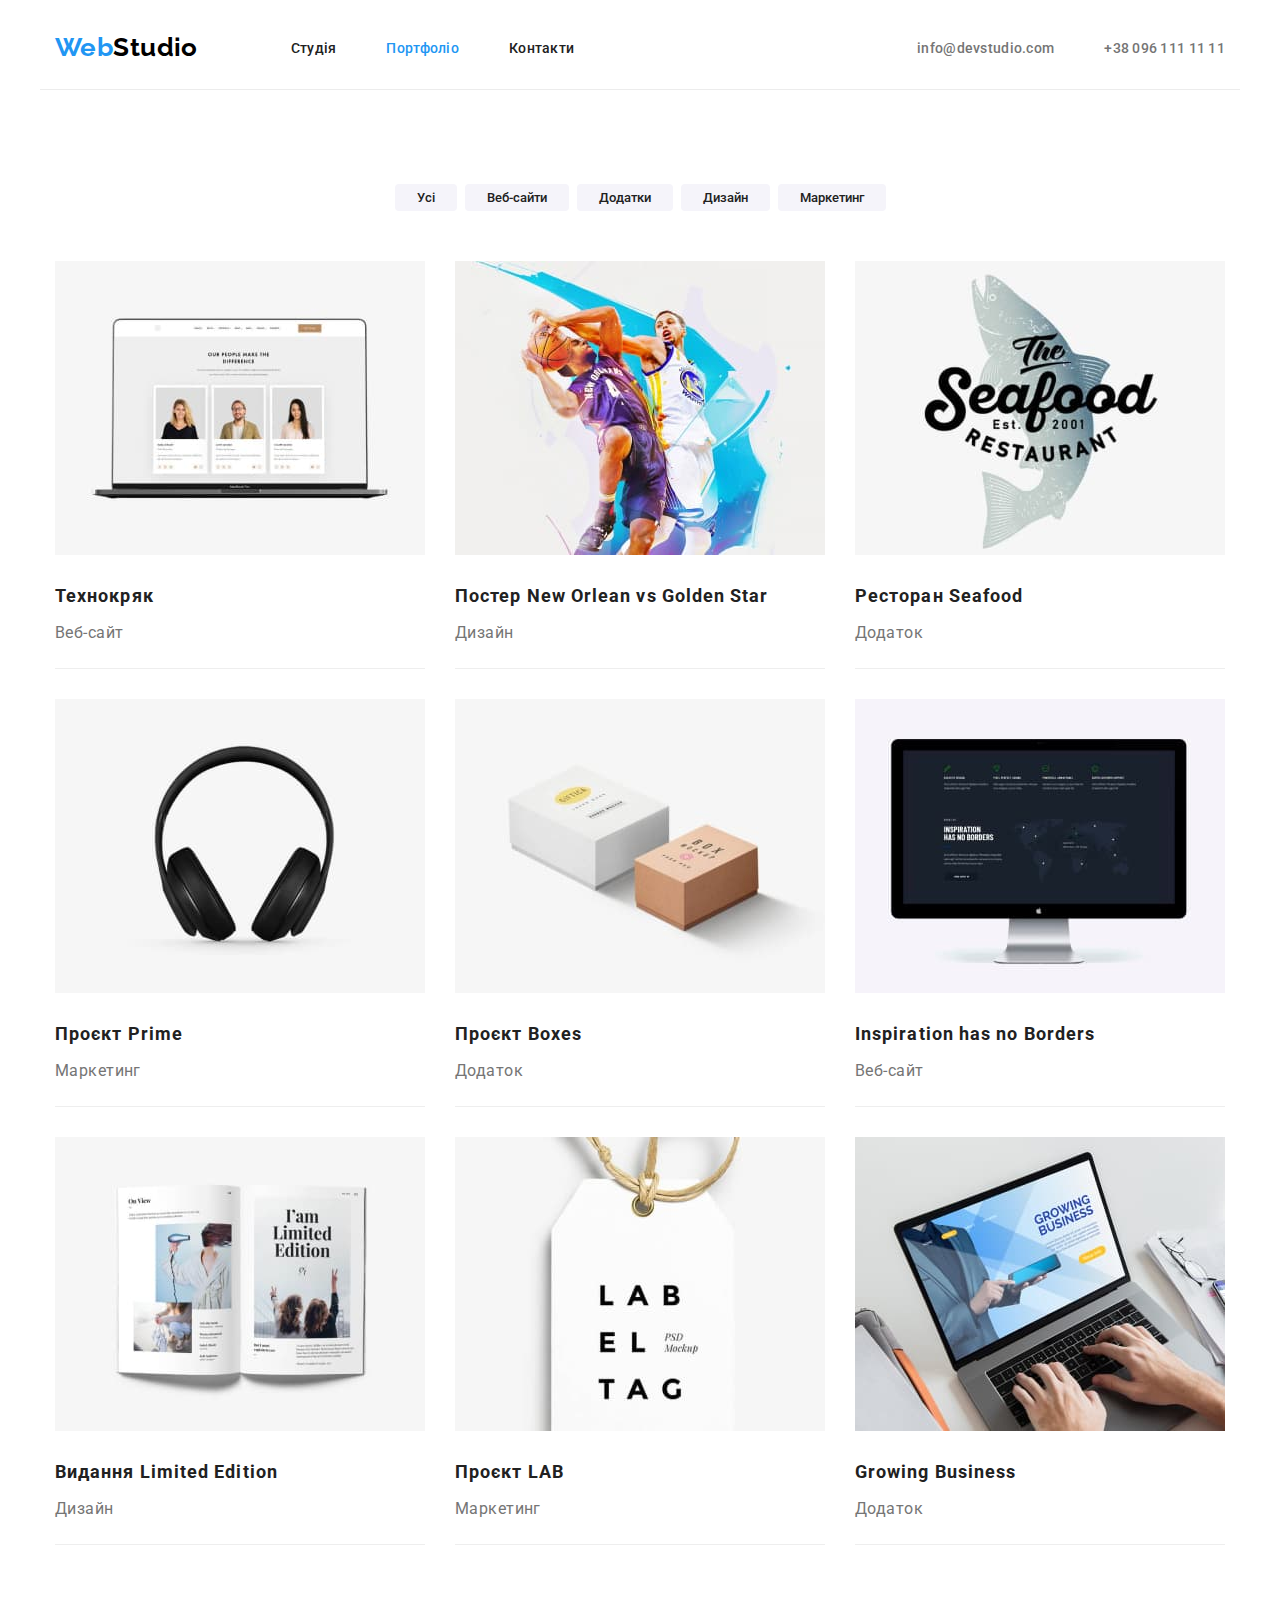
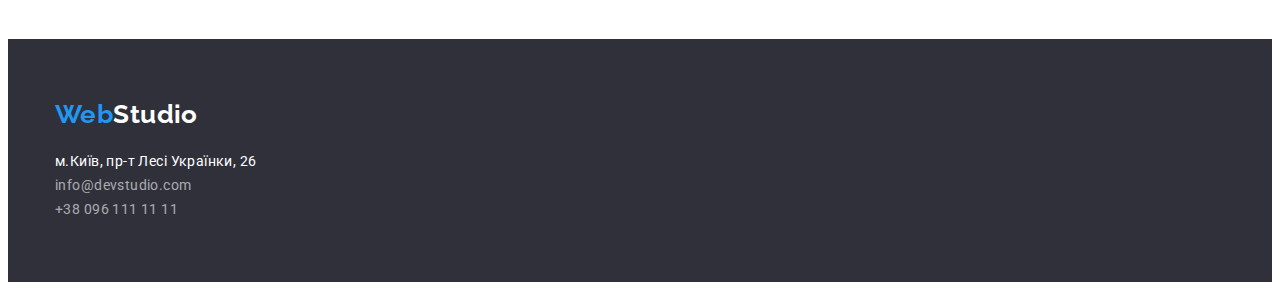
==== commit 8058eb1e: "done" ====
--- a/portfolio.html
+++ b/portfolio.html
@@ -51,49 +51,67 @@
         <div class="conteiner">
           <ul class="projects list">
             <li>
-              <img src="./images/web.jpg" width="370" alt="Веб-сайт на ноутбуці" />
-              <h2>Технокряк</h2>
-              <p>Веб-сайт</p>
+              <div class="card-p">
+                <img src="./images/web.jpg" width="370" alt="Веб-сайт на ноутбуці" />
+                <h2>Технокряк</h2>
+                <p>Веб-сайт</p>
+              </div>
             </li>
             <li>
-              <img src="./images/design.jpg" width="370" alt="Баскетболісти борються за м'яч" />
-              <h2>Постер New Orlean vs Golden Star</h2>
-              <p>Дизайн</p>
+              <div class="card-p">
+                <img src="./images/design.jpg" width="370" alt="Баскетболісти борються за м'яч" />
+                <h2>Постер New Orlean vs Golden Star</h2>
+                <p>Дизайн</p>
+              </div>
             </li>
             <li>
-              <img src="./images/restoraunt.jpg" width="370" alt="Лосось" />
-              <h2>Ресторан Seafood</h2>
-              <p>Додаток</p>
+              <div class="card-p">
+                <img src="./images/restoraunt.jpg" width="370" alt="Лосось" />
+                <h2>Ресторан Seafood</h2>
+                <p>Додаток</p>
+              </div>
             </li>
             <li>
-              <img src="./images/headphones.jpg" width="370" alt="Навушники" />
-              <h2>Проєкт Prime</h2>
-              <p>Маркетинг</p>
+              <div class="card-p">
+                <img src="./images/headphones.jpg" width="370" alt="Навушники" />
+                <h2>Проєкт Prime</h2>
+                <p>Маркетинг</p>
+              </div>
             </li>
             <li>
-              <img src="./images/boxes.jpg" width="370" alt="Дві прямокутні коробочки" />
-              <h2>Проєкт Boxes</h2>
-              <p>Додаток</p>
+              <div class="card-p">
+                <img src="./images/boxes.jpg" width="370" alt="Дві прямокутні коробочки" />
+                <h2>Проєкт Boxes</h2>
+                <p>Додаток</p>
+              </div>
             </li>
             <li>
-              <img src="./images/monitor.jpg" width="370" alt="Веб-сайт на моніторі комп'ютера" />
-              <h2>Inspiration has no Borders</h2>
-              <p>Веб-сайт</p>
+              <div class="card-p">
+                <img src="./images/monitor.jpg" width="370" alt="Веб-сайт на моніторі комп'ютера" />
+                <h2>Inspiration has no Borders</h2>
+                <p>Веб-сайт</p>
+              </div>
             </li>
             <li>
-              <img src="./images/book.jpg" width="370" alt="Розвернута книга" />
-              <h2>Видання Limited Edition</h2>
-              <p>Дизайн</p>
+              <div class="card-p">
+                <img src="./images/book.jpg" width="370" alt="Розвернута книга" />
+                <h2>Видання Limited Edition</h2>
+                <p>Дизайн</p>
+              </div>
             </li>
             <li>
-              <img src="./images/labe.jpg" width="370" alt="Етикетка з надписом" />
-              <h2>Проєкт LAB</h2>
-              <p>Маркетинг</p>
+              <div class="card-p">
+                <img src="./images/labe.jpg" width="370" alt="Етикетка з надписом" />
+                <h2>Проєкт LAB</h2>
+                <p>Маркетинг</p>
+              </div>
             </li>
             <li>
-              <img src="./images/notebook.jpg" width="370" alt="Людина клацає ноутбук" />
-              <h2>Growing Business</h2>
-              <p>Додаток</p>
+              <div class="card-p">
+                <img src="./images/notebook.jpg" width="370" alt="Людина клацає ноутбук" />
+                <h2>Growing Business</h2>
+                <p>Додаток</p>
+              </div>
             </li>
           </ul>
         </div>
--- a/css/styles.css
+++ b/css/styles.css
@@ -257,8 +257,7 @@
   padding-right: 30px;
 }
 .card {
-  width: 270px;
-  height: 368px;
+  padding-bottom: 30px;
   box-shadow: 0px 1px 3px rgba(0, 0, 0, 0.12), 0px 1px 1px rgba(0, 0, 0, 0.14),
     0px 2px 1px rgba(0, 0, 0, 0.2);
   border-radius: 0px 0px 4px 4px;
@@ -326,6 +325,35 @@
   color: var(--white);
 }
 /*projects*/
+.card-p {
+  width: 370px;
+  border-bottom: 1px solid #eee;
+}
+.card-p > h2 {
+  padding-top: 20px;
+}
+.card-p > p {
+  padding-top: 4px;
+  padding-bottom: 20px;
+}
+.projects {
+  padding-bottom: 94px;
+  display: flex;
+  flex-wrap: wrap;
+  gap: 30px;
+}
+/*
+.projects .card-p{
+  margin-right: 30px;
+  margin-bottom: 30px;
+}
+.projects .card-p:last-child(-n+3){
+  margin-bottom: 0;
+}
+.projects .card-p:nth-child(n){
+  margin-right: 0;
+}
+*/
 .projects h2 {
   font-size: 18px;
   line-height: 2;
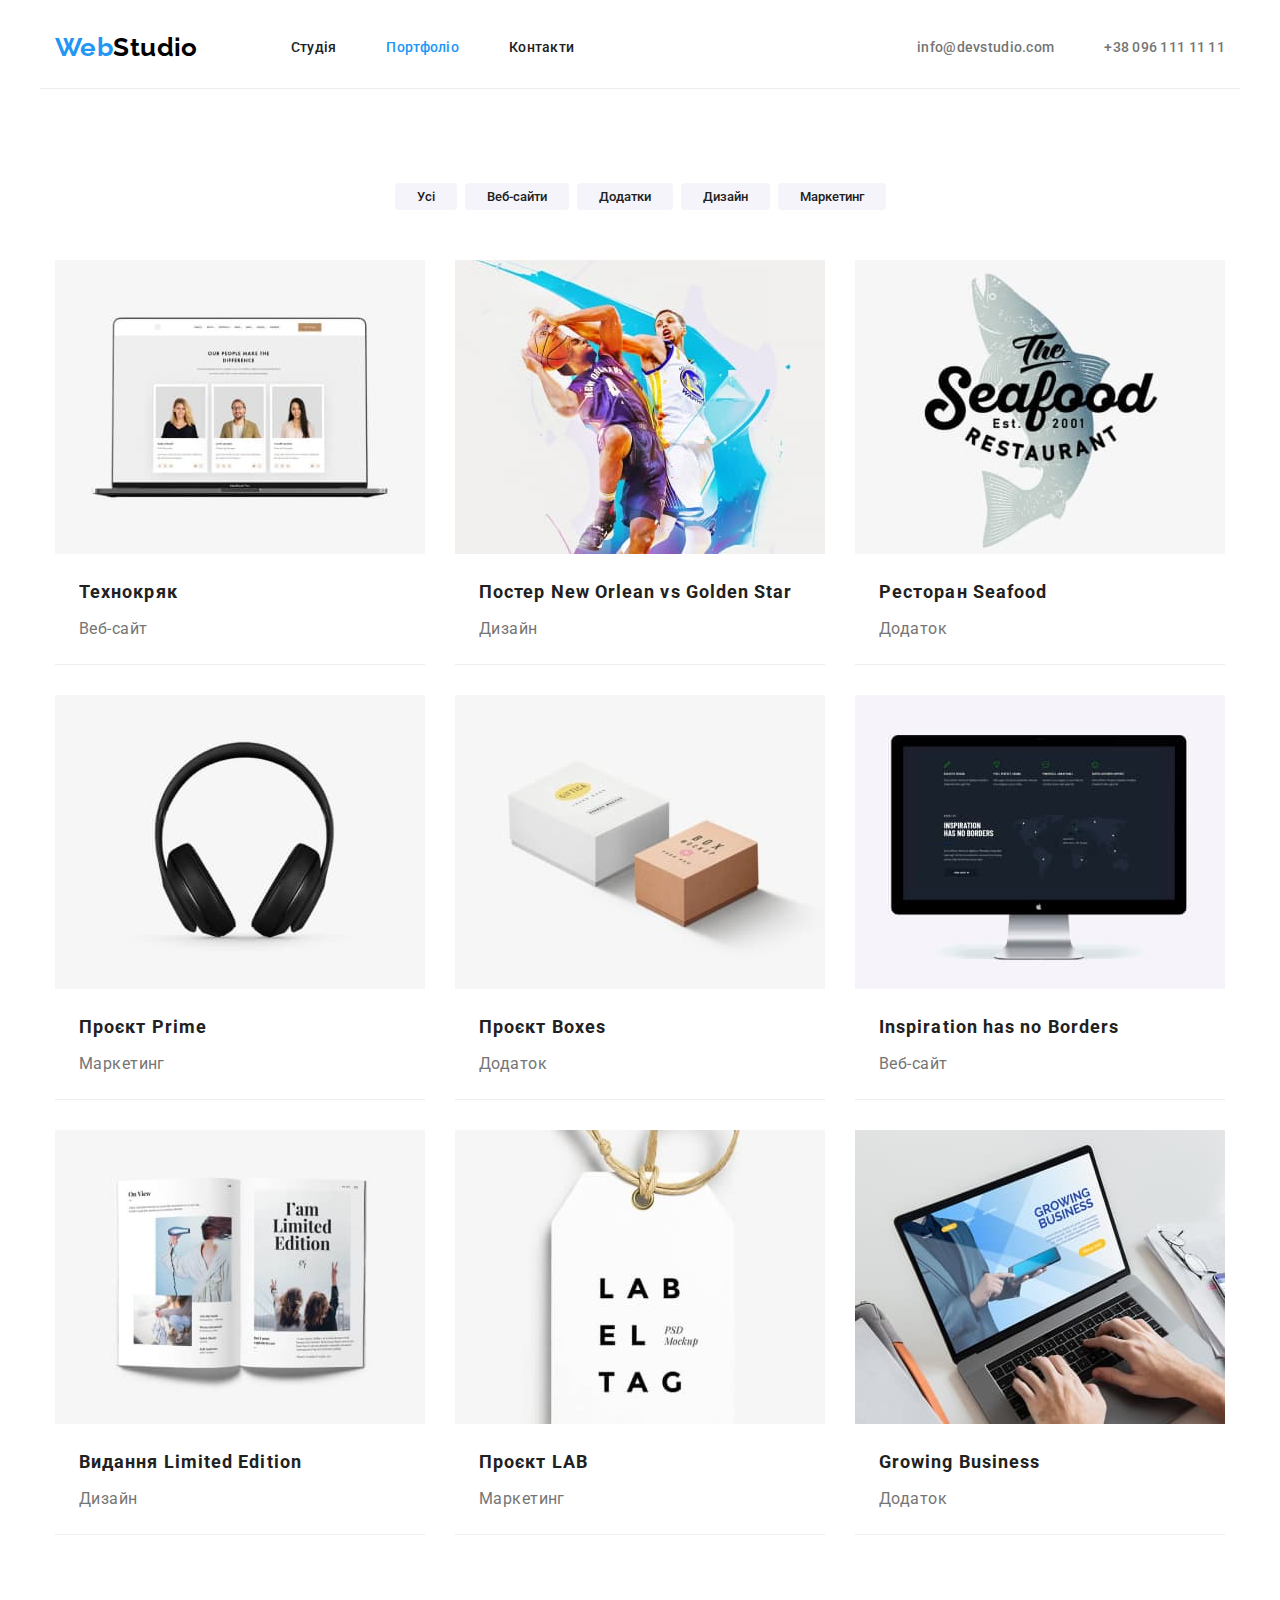
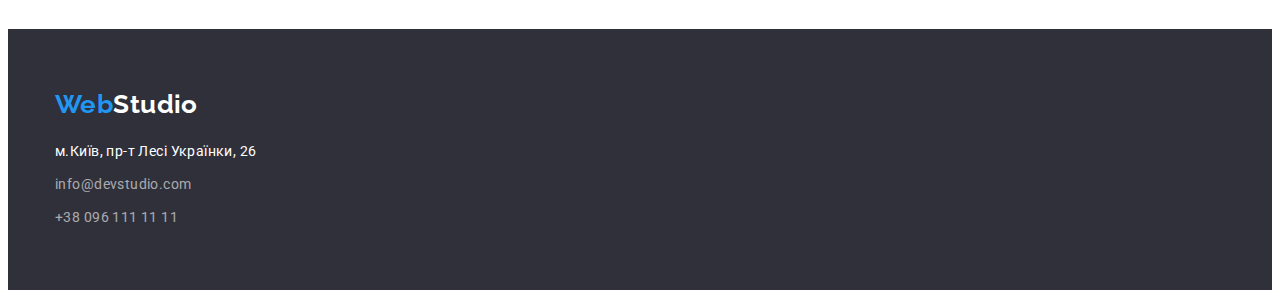
==== commit a9dea08c: "remaked" ====
--- a/portfolio.html
+++ b/portfolio.html
@@ -18,7 +18,7 @@
   <body>
     <header class="page-header">
       <div class="conteiner">
-        <nav>
+        <nav class="site-nav">
           <a class="logo-head" lang="en" href="./index.html"
             ><span class="web-logo">Web</span>Studio</a
           >
@@ -28,8 +28,7 @@
             <li><a href="#" class="link">Контакти</a></li>
           </ul>
         </nav>
-      </div>
-      <div class="conteiner">
+
         <ul class="contacts-header list">
           <li><a href="mailto:info@devstudio.com">info@devstudio.com</a></li>
           <li><a href="tel:+380961111111">+38 096 111 11 11</a></li>
@@ -51,64 +50,64 @@
         <div class="conteiner">
           <ul class="projects list">
             <li>
+              <img src="./images/web.jpg" width="370" alt="Веб-сайт на ноутбуці" />
               <div class="card-p">
-                <img src="./images/web.jpg" width="370" alt="Веб-сайт на ноутбуці" />
                 <h2>Технокряк</h2>
                 <p>Веб-сайт</p>
               </div>
             </li>
             <li>
+              <img src="./images/design.jpg" width="370" alt="Баскетболісти борються за м'яч" />
               <div class="card-p">
-                <img src="./images/design.jpg" width="370" alt="Баскетболісти борються за м'яч" />
                 <h2>Постер New Orlean vs Golden Star</h2>
                 <p>Дизайн</p>
               </div>
             </li>
             <li>
+              <img src="./images/restoraunt.jpg" width="370" alt="Лосось" />
               <div class="card-p">
-                <img src="./images/restoraunt.jpg" width="370" alt="Лосось" />
                 <h2>Ресторан Seafood</h2>
                 <p>Додаток</p>
               </div>
             </li>
             <li>
+              <img src="./images/headphones.jpg" width="370" alt="Навушники" />
               <div class="card-p">
-                <img src="./images/headphones.jpg" width="370" alt="Навушники" />
                 <h2>Проєкт Prime</h2>
                 <p>Маркетинг</p>
               </div>
             </li>
             <li>
+              <img src="./images/boxes.jpg" width="370" alt="Дві прямокутні коробочки" />
               <div class="card-p">
-                <img src="./images/boxes.jpg" width="370" alt="Дві прямокутні коробочки" />
                 <h2>Проєкт Boxes</h2>
                 <p>Додаток</p>
               </div>
             </li>
             <li>
+              <img src="./images/monitor.jpg" width="370" alt="Веб-сайт на моніторі комп'ютера" />
               <div class="card-p">
-                <img src="./images/monitor.jpg" width="370" alt="Веб-сайт на моніторі комп'ютера" />
                 <h2>Inspiration has no Borders</h2>
                 <p>Веб-сайт</p>
               </div>
             </li>
             <li>
+              <img src="./images/book.jpg" width="370" alt="Розвернута книга" />
               <div class="card-p">
-                <img src="./images/book.jpg" width="370" alt="Розвернута книга" />
                 <h2>Видання Limited Edition</h2>
                 <p>Дизайн</p>
               </div>
             </li>
             <li>
+              <img src="./images/labe.jpg" width="370" alt="Етикетка з надписом" />
               <div class="card-p">
-                <img src="./images/labe.jpg" width="370" alt="Етикетка з надписом" />
                 <h2>Проєкт LAB</h2>
                 <p>Маркетинг</p>
               </div>
             </li>
             <li>
+              <img src="./images/notebook.jpg" width="370" alt="Людина клацає ноутбук" />
               <div class="card-p">
-                <img src="./images/notebook.jpg" width="370" alt="Людина клацає ноутбук" />
                 <h2>Growing Business</h2>
                 <p>Додаток</p>
               </div>
--- a/css/styles.css
+++ b/css/styles.css
@@ -1,5 +1,5 @@
 :root {
-  --border: #ececec;
+  --border: rgba(236, 236, 236, 1);
   --black: #000000;
   --accent: #2196f3;
   --grey: #757575;
@@ -15,11 +15,20 @@
 ::before {
   box-sizing: border-box;
 }
+
 body {
   font-family: Roboto, sans-serif;
   background-color: var(--white);
   font-size: 14px;
   letter-spacing: 0.03em;
+}
+img {
+  display: block;
+  max-width: 100%;
+  height: auto;
+}
+section {
+  padding: 94px 0;
 }
 h1,
 h2,
@@ -35,25 +44,31 @@
 .list {
   list-style: none;
 }
-.page-header {
-  display: flex;
+.page-header .conteiner {
+  display: flex;
+  align-items: center;
+  justify-content: space-between;
+
   margin: 0 auto;
   max-width: 1200px;
 
   border-bottom: 1px solid var(--border);
 }
-.nav-links {
-  display: flex;
-}
+.site-nav {
+  display: flex;
+  align-items: center;
+}
+
 .nav-links li + li {
   margin-left: 50px;
 }
-.nav-links li {
-  margin-top: 32px;
-  margin-bottom: 32px;
+
+.nav-links {
+  display: flex;
 }
 
 .nav-links .link {
+  padding: 32px 0;
   text-decoration: none;
   font-style: normal;
   font-weight: 500;
@@ -72,17 +87,14 @@
 }
 .contacts-header {
   display: flex;
-  justify-content: end;
-}
+}
+
 .contacts-header li + li {
   margin-left: 50px;
 }
-.contacts-header li {
-  margin-top: 32px;
-  margin-bottom: 32px;
-}
 
 .contacts-header a {
+  padding: 32px 0;
   text-decoration: none;
   font-style: normal;
   font-weight: 500;
@@ -105,6 +117,8 @@
 .logo-head {
   margin-right: 93px;
   padding: 24px 0 25px 0;
+  align-items: center;
+
   font-family: Raleway, sans-serif;
   text-decoration: none;
   font-style: normal;
@@ -119,20 +133,20 @@
   color: var(--accent);
 }
 .conteiner {
-  width: 100%;
-  max-width: 1200px;
+  width: 1200px;
+
   margin: 0 auto;
   padding: 0 15px;
 }
 
 /*hero-sec-main*/
 .herro-sec {
-  padding: 94px 0;
-
   background-color: var(--headfoot);
+  padding: 200px 0;
 }
 .hero-h {
   margin: 0 auto;
+  margin-bottom: 30px;
 
   width: 696px;
   height: 120px;
@@ -151,7 +165,6 @@
 .hero-btn {
   padding: 10px 32px;
   margin: 0 auto;
-  margin-top: 20px;
 
   font-family: var(--font-btn);
   font-style: normal;
@@ -199,7 +212,6 @@
 .benefits {
   display: flex;
   text-align: center;
-  padding: 94px 0;
 }
 .benefits > li:not(:last-child) {
   margin-right: 30px;
@@ -207,18 +219,23 @@
 .benefits h3 {
   margin-bottom: 10px;
   line-height: 1.14;
+  text-align: left;
 
   text-transform: uppercase;
 
   color: var(--text);
 }
 .benefits p {
+  text-align: left;
   line-height: 1.71;
   /* or 171% */
 
   color: var(--grey);
 }
 /*3sec-main*/
+section.our-works {
+  padding-top: 0;
+}
 .our-works h2 {
   margin-bottom: 50px;
   font-size: 36px;
@@ -229,17 +246,16 @@
 }
 .works {
   display: flex;
-  padding-bottom: 94px;
 }
 .works > li:not(:last-child) {
-  padding-right: 30px;
+  margin-right: 30px;
 }
 /*4sec-main*/
 .team {
   background-color: var(--memberbgc);
 }
 .our-team {
-  padding: 94px 0 50px 0;
+  margin-bottom: 50px;
   font-style: normal;
   font-weight: 700;
   font-size: 36px;
@@ -251,13 +267,12 @@
 }
 .members {
   display: flex;
-  padding-bottom: 94px;
 }
 .members > li:not(:last-child) {
-  padding-right: 30px;
+  margin-right: 30px;
 }
 .card {
-  padding-bottom: 30px;
+  padding: 30px 0;
   box-shadow: 0px 1px 3px rgba(0, 0, 0, 0.12), 0px 1px 1px rgba(0, 0, 0, 0.14),
     0px 2px 1px rgba(0, 0, 0, 0.2);
   border-radius: 0px 0px 4px 4px;
@@ -293,16 +308,15 @@
 /*portfolio*/
 /*buttons*/
 
-.conteiner > nav {
-  display: flex;
-}
+/* .conteiner > nav {
+  display: flex;
+} */
 .section-portf {
-  margin-top: 94px;
 }
 .filters {
   display: flex;
   justify-content: center;
-  padding-bottom: 50px;
+  margin-bottom: 50px;
 }
 .filters li:not(:last-child) {
   margin-right: 8px;
@@ -326,18 +340,14 @@
 }
 /*projects*/
 .card-p {
-  width: 370px;
+  padding: 20px 24px;
   border-bottom: 1px solid #eee;
 }
 .card-p > h2 {
-  padding-top: 20px;
-}
-.card-p > p {
-  padding-top: 4px;
-  padding-bottom: 20px;
-}
+  margin-bottom: 4px;
+}
+
 .projects {
-  padding-bottom: 94px;
   display: flex;
   flex-wrap: wrap;
   gap: 30px;
@@ -375,7 +385,10 @@
   padding: 60px 0;
   background-color: var(--headfoot);
 }
-.logo-footer {
+a.logo-footer {
+  display: block;
+  margin-bottom: 20px;
+
   font-family: Raleway, sans-serif;
   font-style: normal;
   text-decoration: none;
@@ -386,8 +399,11 @@
 
   color: var(--white);
 }
-.contacts-footer {
-  margin-top: 20px;
+.contacts-footer li {
+  display: block;
+}
+.contacts-footer li:not(:last-child) {
+  margin-bottom: 9px;
 }
 .map {
   font-style: normal;
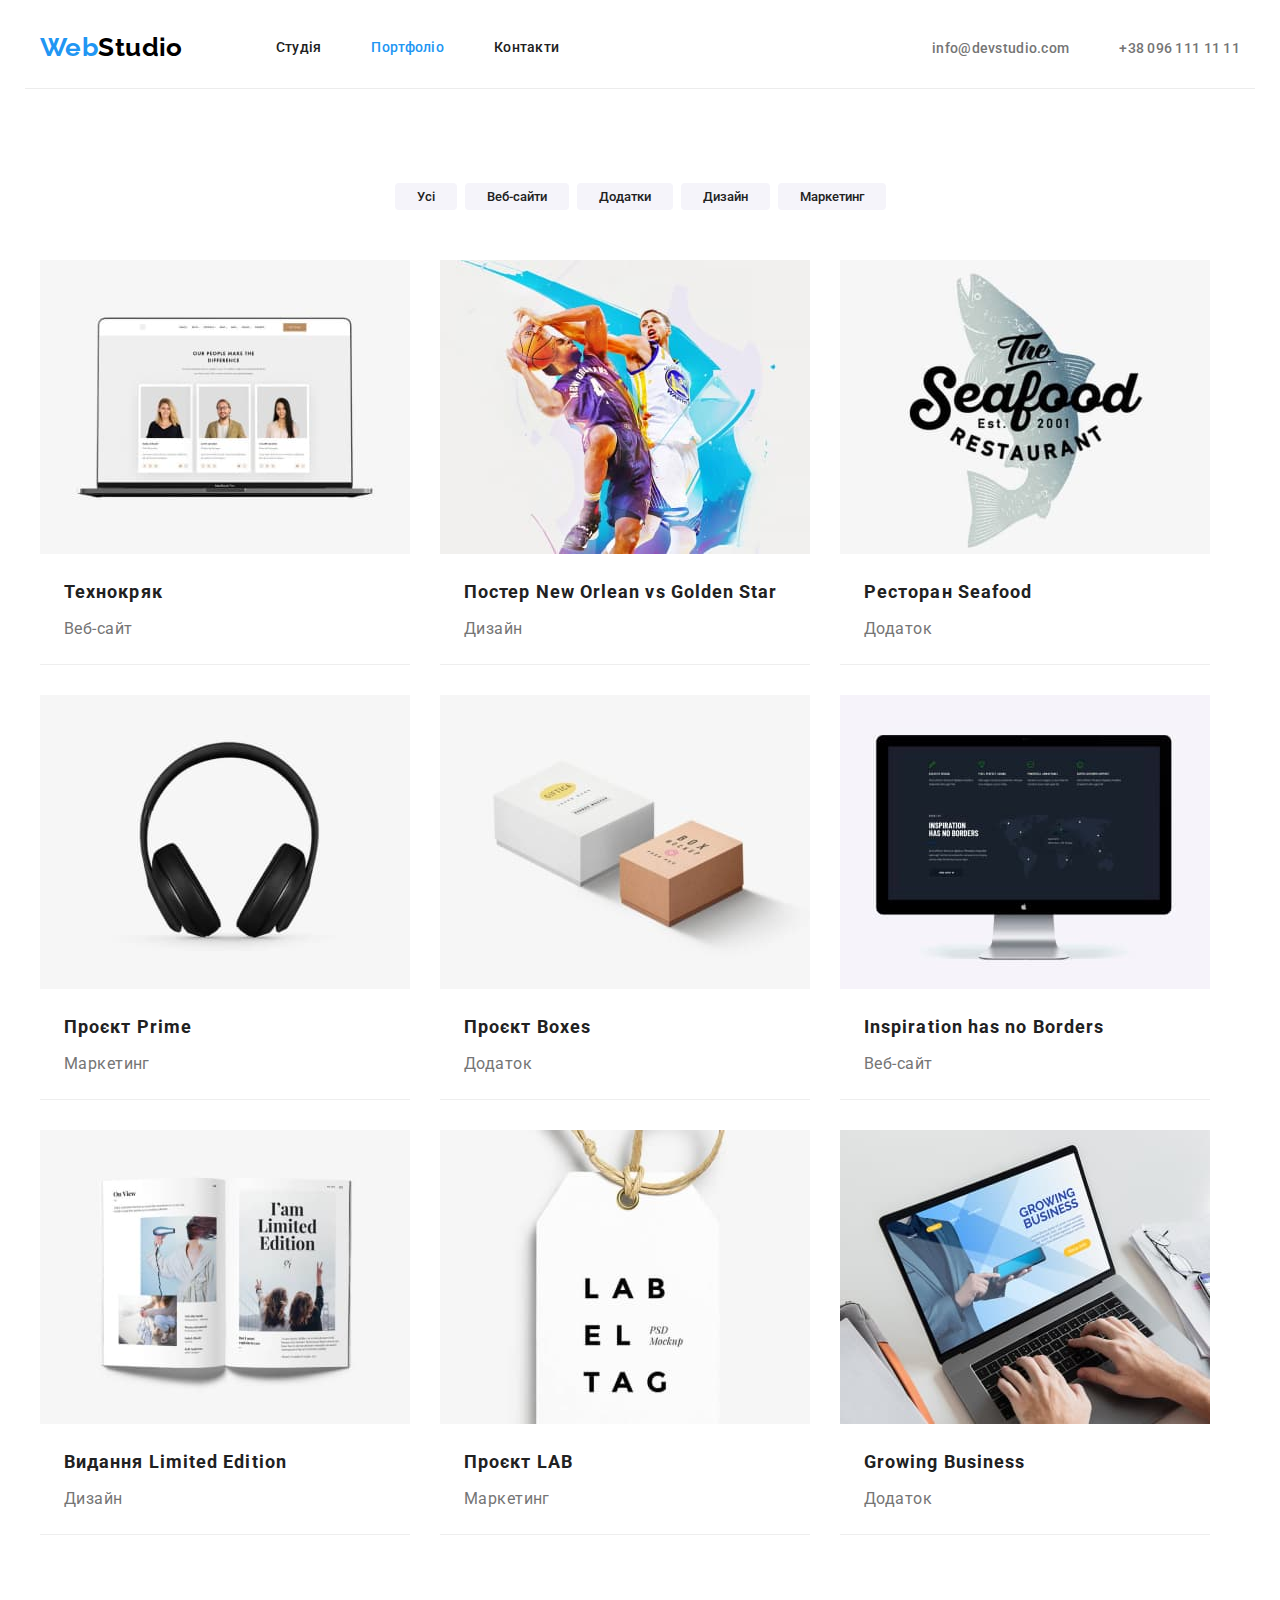
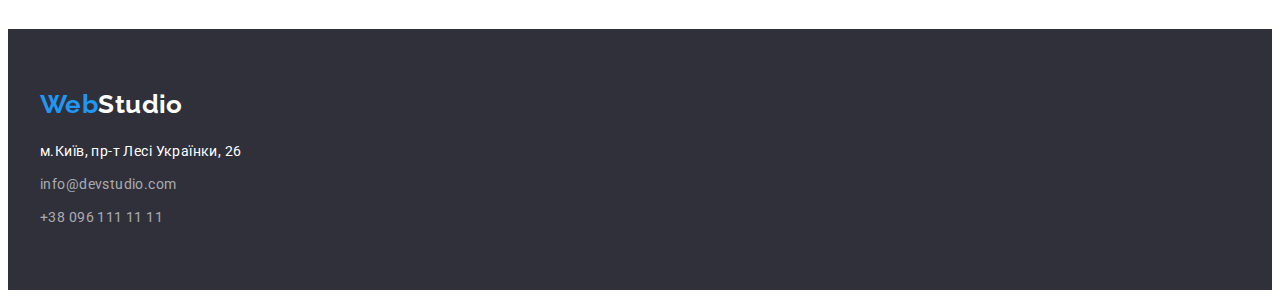
==== commit 2918a8fa: "norm" ====
--- a/portfolio.html
+++ b/portfolio.html
@@ -6,7 +6,13 @@
     <meta name="viewport" content="width=device-width, initial-scale=1.0" />
 
     <title>Portfolio</title>
-    <link rel="stylesheet" href="node_modules/modern-normalize/modern-normalize.css" />
+    <link
+      rel="stylesheet"
+      href="https://cdnjs.cloudflare.com/ajax/libs/modern-normalize/1.1.0/modern-normalize.min.css"
+      integrity="sha512-wpPYUAdjBVSE4KJnH1VR1HeZfpl1ub8YT/NKx4PuQ5NmX2tKuGu6U/JRp5y+Y8XG2tV+wKQpNHVUX03MfMFn9Q=="
+      crossorigin="anonymous"
+      referrerpolicy="no-referrer"
+    />
     <link rel="stylesheet" href="./css/styles.css" />
     <link rel="preconnect" href="https://fonts.googleapis.com" />
     <link rel="preconnect" href="https://fonts.gstatic.com" crossorigin />
--- a/css/styles.css
+++ b/css/styles.css
@@ -10,11 +10,6 @@
   --headfoot: #2f303a;
   --font-btn: inherit;
 }
-*,
-::after,
-::before {
-  box-sizing: border-box;
-}
 
 body {
   font-family: Roboto, sans-serif;
@@ -68,6 +63,7 @@
 }
 
 .nav-links .link {
+  display: block;
   padding: 32px 0;
   text-decoration: none;
   font-style: normal;
